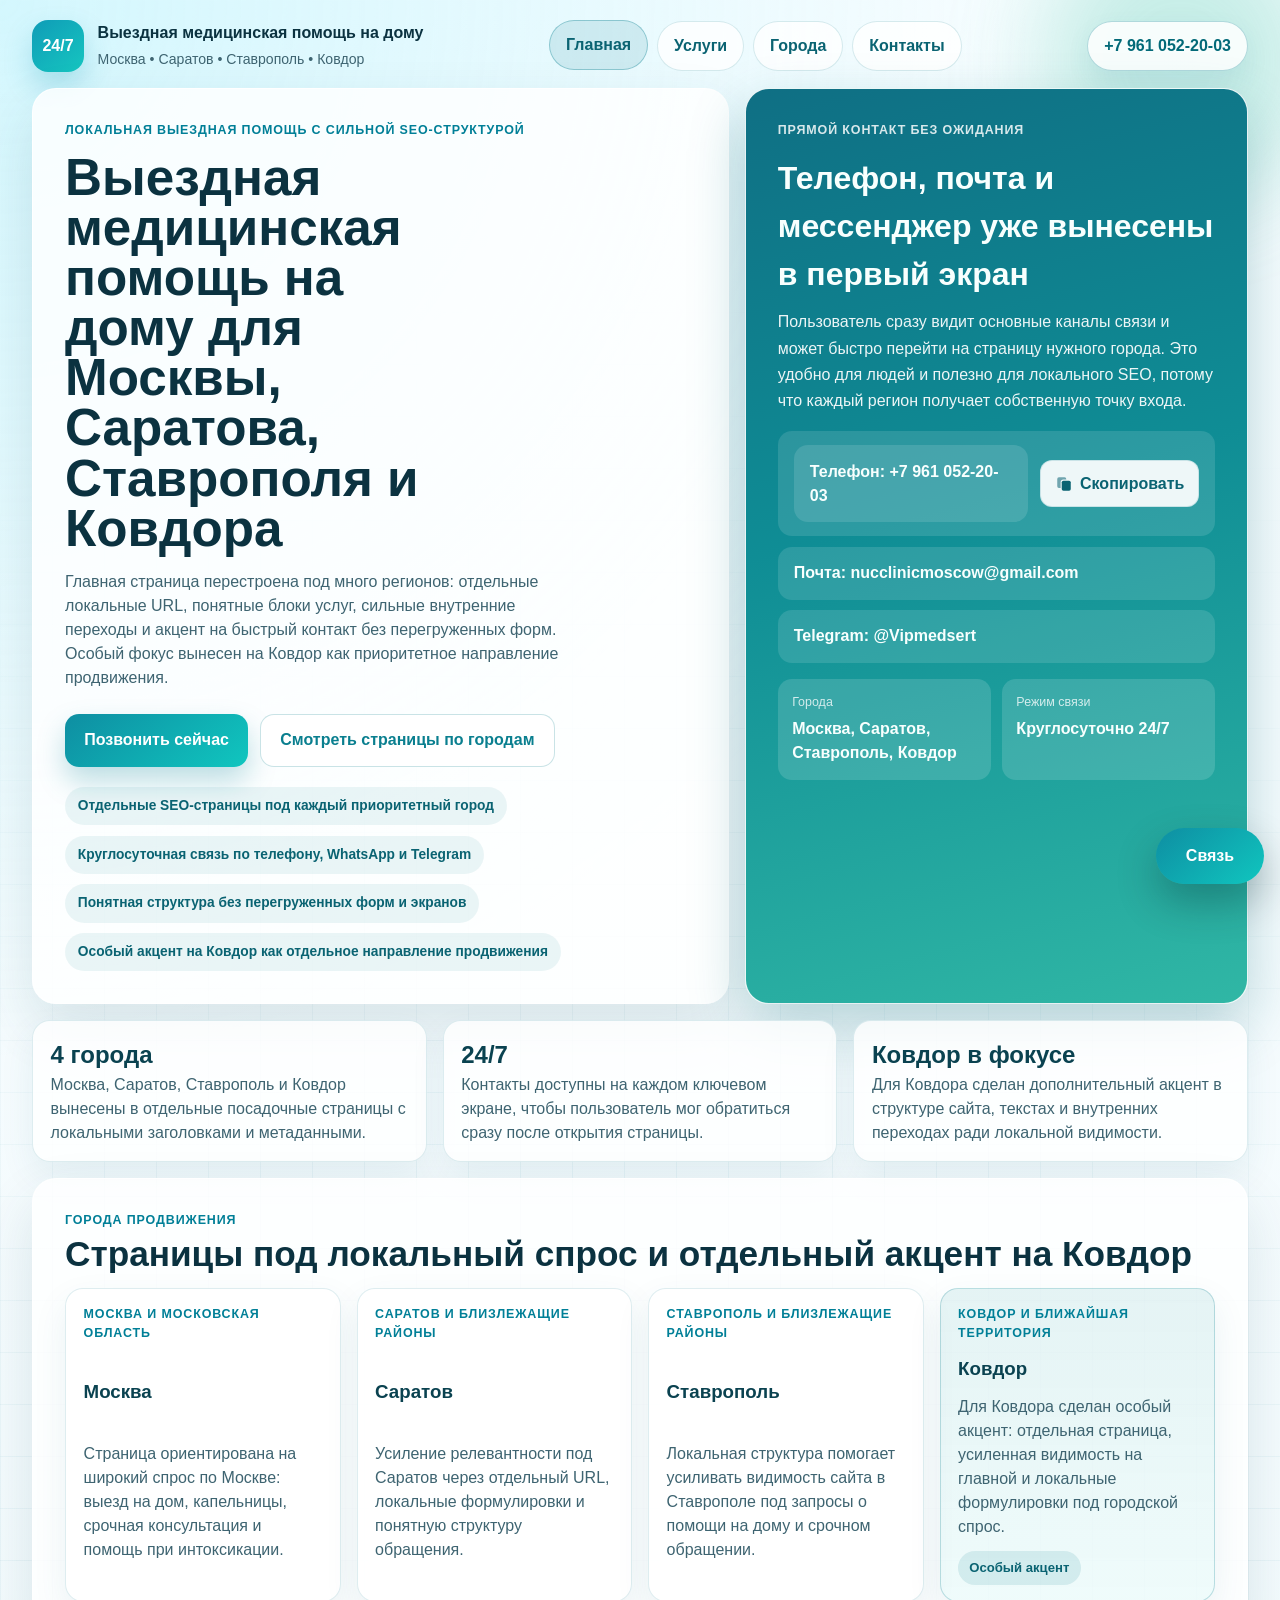
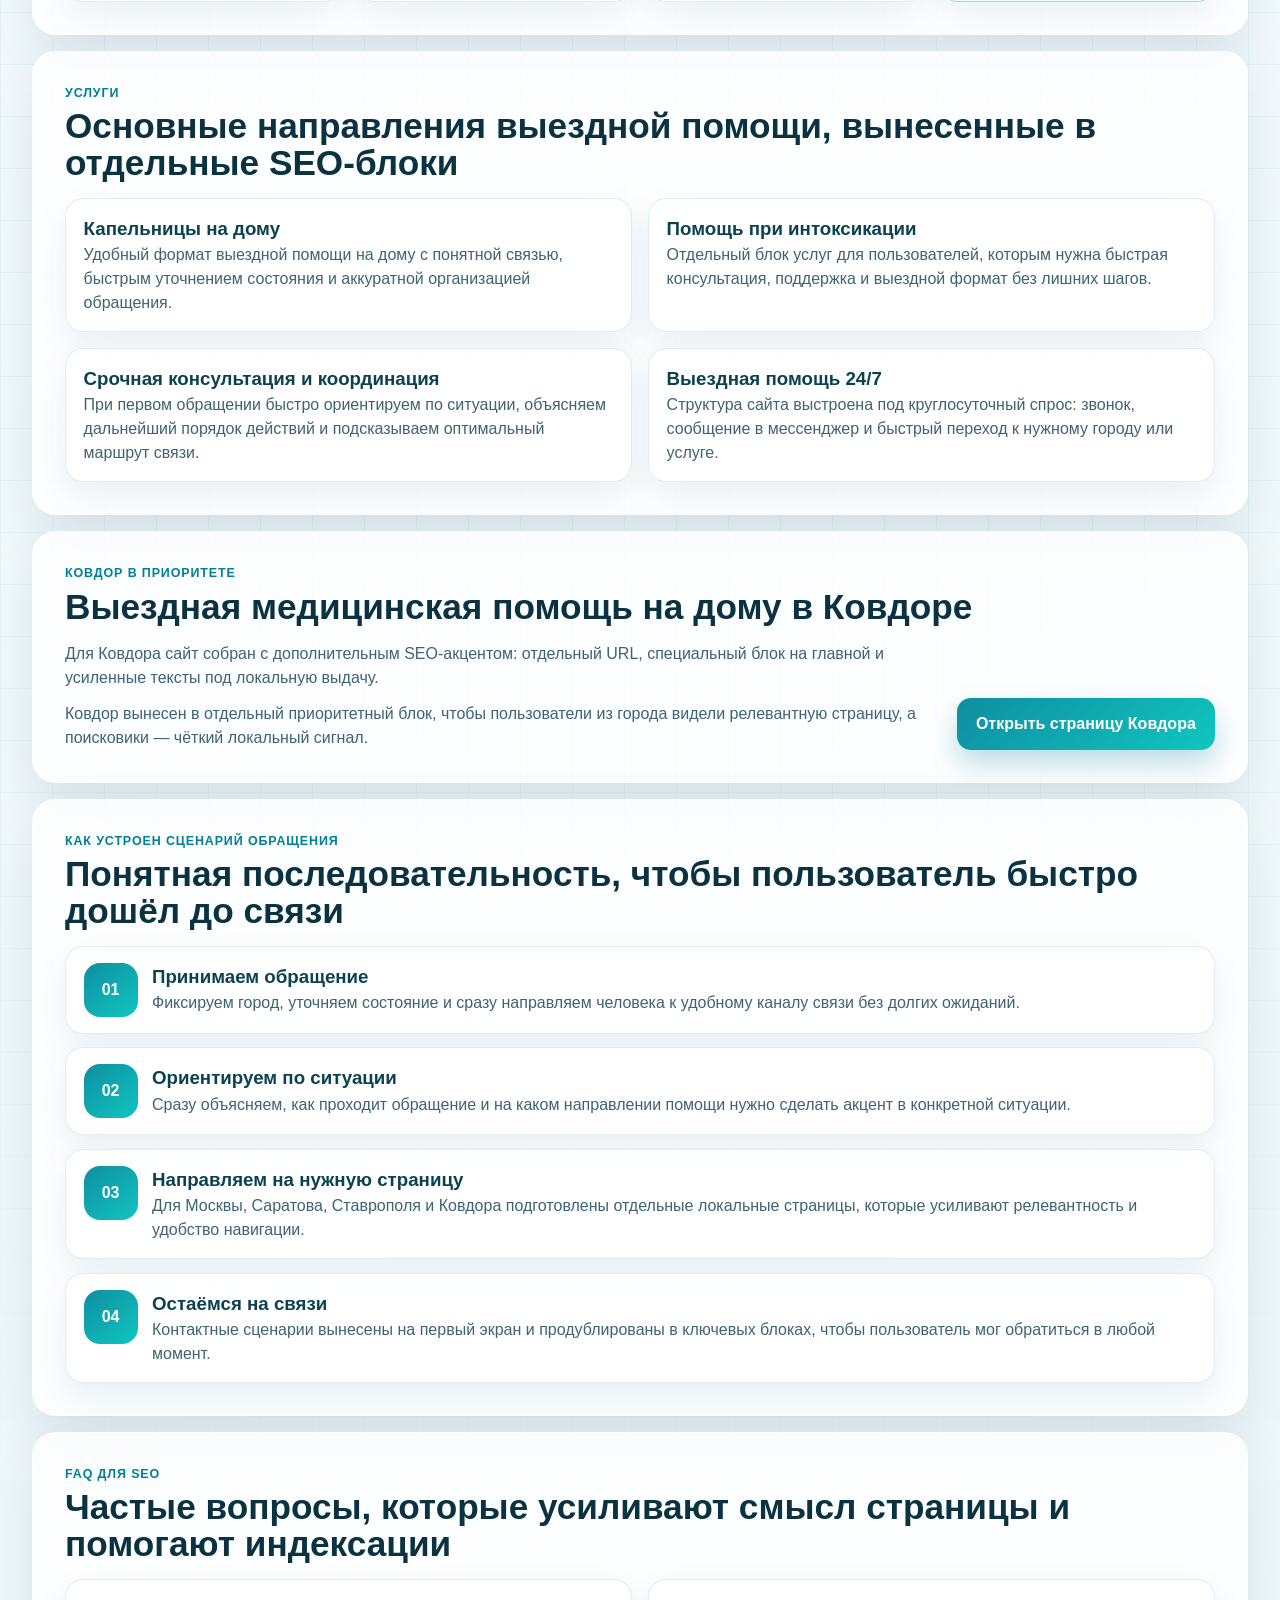
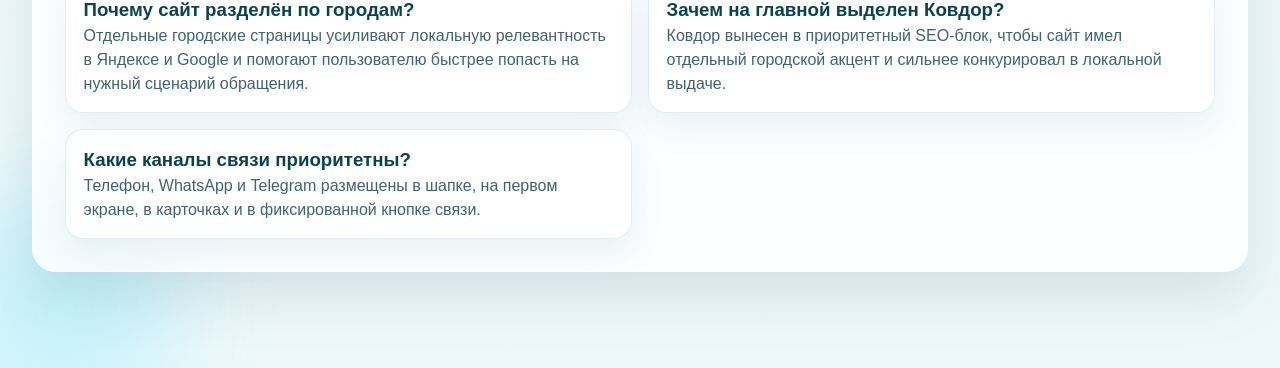
==== goroda/index.html @ 5c38f572 "Expand multi-city SEO structure" ====
<!doctype html>
<html lang="ru">
  <head>
    <meta charset="UTF-8" />
    <meta http-equiv="X-UA-Compatible" content="IE=edge" />
    <meta name="viewport" content="width=device-width, initial-scale=1.0" />
    <link rel="icon" type="image/svg+xml" href="/favicon.svg" />
    <link rel="canonical" href="https://vipmedmoscow.ru/goroda/" />
    <meta name="description" content="Отдельные локальные страницы по Москве, Саратову, Ставрополю и Ковдору. Структура создана для усиления видимости сайта в региональном поиске." />
    <meta name="keywords" content="города обслуживания, Москва, Саратов, Ставрополь, Ковдор, локальное SEO" />
    <meta name="robots" content="index,follow,max-image-preview:large" />
    <meta property="og:type" content="website" />
    <meta property="og:locale" content="ru_RU" />
    <meta property="og:url" content="https://vipmedmoscow.ru/goroda/" />
    <meta property="og:title" content="Города обслуживания | Москва, Саратов, Ставрополь, Ковдор" />
    <meta property="og:description" content="Отдельные локальные страницы по Москве, Саратову, Ставрополю и Ковдору. Структура создана для усиления видимости сайта в региональном поиске." />
    <meta name="theme-color" content="#0e8ea2" />
    <meta name="geo.placename" content="Россия" />
    <title>Города обслуживания | Москва, Саратов, Ставрополь, Ковдор</title>
    <script type="module" crossorigin src="/assets/main-B7rTkY_K.js"></script>
    <link rel="stylesheet" crossorigin href="/assets/main-xhsov-Eh.css">
  </head>
  <body>
    <div id="root"></div>
  </body>
</html>
---- assets/main-xhsov-Eh.css ----
:root{--text-main: #0b3240;--text-soft: #3e6471;--surface-main: rgba(255, 255, 255, .8);--surface-border: rgba(255, 255, 255, .88);--accent-main: #0e8ea2;--accent-secondary: #10c6bf;--shadow-soft: 0 24px 56px rgba(5, 65, 80, .12);font-family:Segoe UI,Noto Sans,Helvetica Neue,Arial,sans-serif;line-height:1.5;font-weight:400;font-synthesis:none;text-rendering:optimizeLegibility;-webkit-font-smoothing:antialiased;-moz-osx-font-smoothing:grayscale}*,*:before,*:after{box-sizing:border-box}html{scroll-behavior:smooth}html,body,#root{min-height:100%}body{margin:0;min-width:320px;color:var(--text-main);background:#eef8fb}body,button,a,input,textarea,select{-webkit-tap-highlight-color:transparent}img,svg{max-width:100%;display:block}a{color:inherit;text-decoration:none}button{font:inherit}h1,h2,h3,h4,p{overflow-wrap:anywhere}._header_1g4tw_1{position:relative;z-index:1;display:grid;grid-template-columns:auto 1fr auto;gap:1rem;align-items:center;margin-bottom:1rem;width:100%;max-width:1280px;margin-left:auto;margin-right:auto}._brand_1g4tw_15{display:flex;gap:.85rem;align-items:center}._badge_1g4tw_21{display:inline-grid;place-items:center;width:52px;height:52px;border-radius:16px;background:linear-gradient(140deg,#0f9cb7,#16c6c0);color:#fff;font-weight:700;box-shadow:0 14px 28px #0f9cb740}._title_1g4tw_33{margin:0;font-size:1rem;font-weight:700}._subtitle_1g4tw_39{margin:.25rem 0 0;color:var(--text-soft);font-size:.88rem}._nav_1g4tw_45{display:flex;flex-wrap:wrap;justify-content:center;gap:.55rem}._navLink_1g4tw_52,._navLinkActive_1g4tw_53{border:1px solid rgba(10,127,143,.16);background:#ffffffc7;color:#0a6372;padding:.72rem 1rem;border-radius:999px;font-weight:600;cursor:pointer;transition:transform .2s ease,border-color .2s ease,background .2s ease}._navLink_1g4tw_52:hover,._navLinkActive_1g4tw_53{transform:translateY(-1px);background:#0a7f8f1f;border-color:#0a7f8f57}._phone_1g4tw_71{display:inline-flex;align-items:center;justify-content:center;min-height:48px;padding:.75rem 1rem;border-radius:999px;background:#ffffffd9;border:1px solid rgba(10,133,147,.3);color:#036a78;font-weight:700;box-shadow:0 10px 25px #08688b14}@media(max-width:1080px){._header_1g4tw_1{grid-template-columns:1fr;align-items:start}._nav_1g4tw_45{justify-content:flex-start}}@media(max-width:640px){._phone_1g4tw_71{width:100%}}._fab_a4980_1{position:fixed;right:1rem;bottom:1rem;z-index:30;min-width:108px;min-height:56px;border:none;border-radius:999px;background:linear-gradient(140deg,#0e8ea2,#10c6bf);color:#fff;font-weight:700;box-shadow:0 18px 40px #0422284d;cursor:pointer;transition:transform .2s ease,box-shadow .2s ease}._fab_a4980_1:hover,._fabOpen_a4980_19{transform:translateY(-2px)}._menu_a4980_23{position:fixed;right:1rem;bottom:4.85rem;z-index:29;display:grid;gap:.65rem;opacity:0;pointer-events:none;transform:translateY(12px);transition:opacity .2s ease,transform .2s ease}._menuOpen_a4980_36{opacity:1;pointer-events:auto;transform:translateY(0)}._item_a4980_42{display:inline-flex;align-items:center;gap:.75rem;min-width:196px;padding:.85rem 1rem;border-radius:16px;background:#fffffff5;border:1px solid rgba(8,118,138,.16);color:#0a4250;box-shadow:0 14px 35px #075d6e29;font-weight:700}._icon_a4980_56{display:inline-grid;place-items:center;width:34px;height:34px;border-radius:10px;background:linear-gradient(140deg,#0e8ea2,#10c6bf);color:#fff}._icon_a4980_56 svg{width:18px;height:18px;display:block}@media(max-width:640px){._fab_a4980_1{right:1rem;left:1rem;min-width:0}._menu_a4980_23{right:1rem;left:1rem;bottom:5rem}._item_a4980_42{min-width:0}}._button_13tdo_1{display:inline-flex;align-items:center;gap:.45rem;min-height:40px;padding:.65rem .85rem;border:1px solid rgba(10,127,143,.16);border-radius:12px;background:#ffffffeb;color:#0a6372;font-weight:700;cursor:pointer;transition:transform .2s ease,border-color .2s ease,background .2s ease}._button_13tdo_1:hover{transform:translateY(-1px);border-color:#0a7f8f52}._buttonCopied_13tdo_21{background:#10c6bf1f;border-color:#10c6bf5c}._icon_13tdo_26{display:inline-grid;place-items:center;width:18px;height:18px}._icon_13tdo_26 svg{width:18px;height:18px;display:block}._page_1gvdo_1{display:grid;gap:1rem}._hero_1gvdo_6{display:grid;grid-template-columns:minmax(0,1.08fr) minmax(320px,.78fr);gap:1rem;align-items:stretch}._heroCopy_1gvdo_13,._heroCard_1gvdo_14,._sectionPanel_1gvdo_15{padding:clamp(1rem,2.6vw,2rem);border-radius:24px;background:#ffffffd1;border:1px solid rgba(255,255,255,.9);box-shadow:0 24px 56px #0541501f}._heroCard_1gvdo_14{background:linear-gradient(165deg,#0f6f84,#0f8d95 45%,#30b7a5);color:#f8fffe;box-shadow:0 24px 56px #0e6d7747}._eyebrow_1gvdo_29,._sectionLabel_1gvdo_30,._cityMeta_1gvdo_31,._cardBadge_1gvdo_32{margin:0;color:#007f97;font-weight:700;letter-spacing:.07em;text-transform:uppercase;font-size:.78rem}._cardBadge_1gvdo_32,._heroCard_1gvdo_14 ._cityMeta_1gvdo_31{color:#ffffffd6}._title_1gvdo_46{margin:.8rem 0 1rem;max-width:14ch;font-size:clamp(2.1rem,4vw,3.8rem);line-height:.98}._text_1gvdo_53,._featuredCopy_1gvdo_54 p,._infoCard_1gvdo_55 p,._stepCard_1gvdo_56 p,._faqCard_1gvdo_57 p,._cityCard_1gvdo_58 p,._statCard_1gvdo_59 p{margin:0;color:var(--text-soft)}._text_1gvdo_53{max-width:58ch;font-size:1rem}._actions_1gvdo_69{display:flex;flex-wrap:wrap;gap:.75rem;margin-top:1.5rem}._primaryLink_1gvdo_76,._secondaryLink_1gvdo_77,._featuredLink_1gvdo_78{display:inline-flex;align-items:center;justify-content:center;min-height:50px;padding:.85rem 1.2rem;border-radius:14px;font-weight:700;transition:transform .2s ease,box-shadow .2s ease}._primaryLink_1gvdo_76,._featuredLink_1gvdo_78{background:linear-gradient(140deg,#0e8ea2,#10c6bf);color:#fff;box-shadow:0 14px 28px #09819442}._secondaryLink_1gvdo_77{background:#fffffff0;border:1px solid rgba(10,127,143,.22);color:#0a7f8f}._primaryLink_1gvdo_76:hover,._secondaryLink_1gvdo_77:hover,._featuredLink_1gvdo_78:hover,._cityCard_1gvdo_58:hover{transform:translateY(-2px)}._reasonList_1gvdo_109{display:flex;flex-wrap:wrap;gap:.65rem;margin-top:1.25rem}._reasonBadge_1gvdo_116{padding:.55rem .8rem;border-radius:999px;background:#0a7f8f14;color:#0a6372;font-size:.86rem;font-weight:600}._cardTitle_1gvdo_125{margin:.9rem 0 .7rem;font-size:clamp(1.5rem,3vw,2rem)}._cardText_1gvdo_130{margin:0;line-height:1.65;color:#ffffffeb}._contactList_1gvdo_136{display:grid;gap:.65rem;margin-top:1rem}._contactRow_1gvdo_142,._contactList_1gvdo_136 a{display:block;padding:.9rem 1rem;border-radius:14px;background:#ffffff1f;color:inherit;font-weight:600}._contactRow_1gvdo_142{display:flex;align-items:center;justify-content:space-between;gap:.75rem}._metaGrid_1gvdo_159{display:grid;grid-template-columns:repeat(2,minmax(0,1fr));gap:.7rem;margin-top:1rem}._metaGrid_1gvdo_159 article{padding:.9rem;border-radius:14px;background:#ffffff24}._metaGrid_1gvdo_159 span{display:block;margin-bottom:.35rem;color:#ffffffc7;font-size:.78rem}._stats_1gvdo_179,._cityGrid_1gvdo_180,._serviceGrid_1gvdo_181,._faqGrid_1gvdo_182{display:grid;gap:1rem}._stats_1gvdo_179{grid-template-columns:repeat(3,minmax(0,1fr))}._cityGrid_1gvdo_180{grid-template-columns:repeat(4,minmax(0,1fr))}._serviceGrid_1gvdo_181,._faqGrid_1gvdo_182{grid-template-columns:repeat(2,minmax(0,1fr))}._statCard_1gvdo_59,._infoCard_1gvdo_55,._stepCard_1gvdo_56,._faqCard_1gvdo_57,._cityCard_1gvdo_58{padding:1rem 1.1rem;border-radius:18px;border:1px solid rgba(3,120,142,.13);background:#ffffffd1;box-shadow:0 14px 35px #075d6e14}._cityCard_1gvdo_58{display:grid;gap:.75rem;min-height:100%;transition:transform .2s ease,box-shadow .2s ease}._cityCardFeatured_1gvdo_219{background:linear-gradient(180deg,#0f8d951a,#10c6bf0f);border-color:#0a7f8f3d}._cityCard_1gvdo_58 h3,._infoCard_1gvdo_55 h3,._stepCard_1gvdo_56 h3,._statCard_1gvdo_59 h2,._faqCard_1gvdo_57 h3{margin:0;color:#0a4250}._sectionHeading_1gvdo_233{margin-bottom:1rem}._sectionHeading_1gvdo_233 h2{margin:.35rem 0 0;font-size:clamp(1.4rem,3vw,2.2rem);line-height:1.05}._featuredLayout_1gvdo_243{display:grid;grid-template-columns:minmax(0,1fr) auto;gap:1rem;align-items:end}._featuredCopy_1gvdo_54{display:grid;gap:.75rem}._featuredTag_1gvdo_255{display:inline-flex;width:fit-content;padding:.45rem .7rem;border-radius:999px;background:#0a7f8f1f;color:#0a6372;font-size:.82rem;font-weight:700}._steps_1gvdo_266{display:grid;gap:.85rem}._stepCard_1gvdo_56{display:grid;grid-template-columns:54px 1fr;gap:.9rem;align-items:start}._stepIndex_1gvdo_278{display:inline-grid;place-items:center;width:54px;height:54px;border-radius:16px;background:linear-gradient(140deg,#0e8ea2,#10c6bf);color:#fff;font-weight:700}@media(max-width:1180px){._cityGrid_1gvdo_180{grid-template-columns:repeat(2,minmax(0,1fr))}}@media(max-width:980px){._hero_1gvdo_6,._stats_1gvdo_179,._serviceGrid_1gvdo_181,._faqGrid_1gvdo_182,._featuredLayout_1gvdo_243{grid-template-columns:1fr}}@media(max-width:640px){._heroCopy_1gvdo_13,._heroCard_1gvdo_14,._sectionPanel_1gvdo_15{padding:1rem}._title_1gvdo_46{max-width:none;font-size:clamp(2rem,10vw,3rem)}._text_1gvdo_53{max-width:none}._cityGrid_1gvdo_180,._metaGrid_1gvdo_159,._stats_1gvdo_179,._serviceGrid_1gvdo_181,._faqGrid_1gvdo_182{grid-template-columns:1fr}._contactRow_1gvdo_142{flex-direction:column;align-items:stretch}._stepCard_1gvdo_56{grid-template-columns:48px 1fr}._stepIndex_1gvdo_278{width:48px;height:48px}}._page_guavb_1{display:grid;gap:1rem}._intro_guavb_6,._panel_guavb_7{padding:clamp(1rem,2.6vw,2rem);border-radius:24px;background:#ffffffd1;border:1px solid rgba(255,255,255,.9);box-shadow:0 24px 56px #0541501f}._eyebrow_guavb_15{margin:0;color:#007f97;font-weight:700;letter-spacing:.07em;text-transform:uppercase;font-size:.78rem}._intro_guavb_6 h1,._sectionHeading_guavb_25 h2,._featuredRow_guavb_26 h2{margin:.5rem 0 0;font-size:clamp(1.7rem,4vw,3rem);line-height:1.04}._intro_guavb_6 p:last-child,._card_guavb_33 p,._step_guavb_34 p,._cityCard_guavb_35 p,._featuredText_guavb_36,._faqCard_guavb_37 p{margin:1rem 0 0;color:var(--text-soft)}._cardGrid_guavb_42,._cityGrid_guavb_43,._faqGrid_guavb_44{display:grid;gap:1rem}._cardGrid_guavb_42,._faqGrid_guavb_44{grid-template-columns:repeat(2,minmax(0,1fr))}._cityGrid_guavb_43{grid-template-columns:repeat(4,minmax(0,1fr))}._card_guavb_33,._step_guavb_34,._cityCard_guavb_35,._faqCard_guavb_37{padding:1rem 1.1rem;border-radius:18px;border:1px solid rgba(3,120,142,.13);background:#ffffffdb;box-shadow:0 14px 35px #075d6e14}._card_guavb_33 h2,._step_guavb_34 h3,._faqCard_guavb_37 h3,._cityCard_guavb_35 strong{color:#0a4250}._card_guavb_33 h2,._step_guavb_34 h3,._faqCard_guavb_37 h3{margin:0}._cityCard_guavb_35{display:grid;gap:.65rem;transition:transform .2s ease}._cityCard_guavb_35:hover{transform:translateY(-2px)}._cityCard_guavb_35 span{color:#007f97;font-size:.78rem;font-weight:700;text-transform:uppercase;letter-spacing:.07em}._cityCardFeatured_guavb_100{background:linear-gradient(180deg,#0f8d951a,#10c6bf0f);border-color:#0a7f8f3d}._sectionHeading_guavb_25{margin-bottom:1rem}._steps_guavb_109{display:grid;gap:.85rem}._step_guavb_34{display:grid;grid-template-columns:54px 1fr;gap:.9rem;align-items:start}._stepIndex_guavb_121{display:inline-grid;place-items:center;width:54px;height:54px;border-radius:16px;background:linear-gradient(140deg,#0e8ea2,#10c6bf);color:#fff;font-weight:700}._featuredRow_guavb_26{display:grid;grid-template-columns:minmax(0,1fr) auto;gap:1rem;align-items:end}._link_guavb_139{display:inline-flex;align-items:center;justify-content:center;min-height:50px;padding:.85rem 1.2rem;border-radius:14px;background:linear-gradient(140deg,#0e8ea2,#10c6bf);color:#fff;font-weight:700;box-shadow:0 14px 28px #09819442}@media(max-width:1180px){._cityGrid_guavb_43{grid-template-columns:repeat(2,minmax(0,1fr))}}@media(max-width:980px){._cardGrid_guavb_42,._faqGrid_guavb_44,._featuredRow_guavb_26{grid-template-columns:1fr}}@media(max-width:640px){._intro_guavb_6,._panel_guavb_7{padding:1rem}._cityGrid_guavb_43{grid-template-columns:1fr}._step_guavb_34{grid-template-columns:48px 1fr}._stepIndex_guavb_121{width:48px;height:48px}}._page_1yh4k_1{display:grid;gap:1rem}._intro_1yh4k_6,._featuredPanel_1yh4k_7,._faqPanel_1yh4k_8{padding:clamp(1rem,2.6vw,2rem);border-radius:24px;background:#ffffffd1;border:1px solid rgba(255,255,255,.9);box-shadow:0 24px 56px #0541501f}._eyebrow_1yh4k_16,._meta_1yh4k_17{margin:0;color:#007f97;font-weight:700;letter-spacing:.07em;text-transform:uppercase;font-size:.78rem}._intro_1yh4k_6 h1,._sectionHeading_1yh4k_27 h2,._featuredPanel_1yh4k_7 h2{margin:.5rem 0 0;font-size:clamp(1.75rem,4vw,3rem);line-height:1.04}._intro_1yh4k_6 p:last-child,._featuredPanel_1yh4k_7 p,._card_1yh4k_36 p,._faqCard_1yh4k_37 p{margin:1rem 0 0;color:var(--text-soft)}._grid_1yh4k_42,._faqGrid_1yh4k_43{display:grid;gap:1rem}._grid_1yh4k_42{grid-template-columns:repeat(2,minmax(0,1fr))}._faqGrid_1yh4k_43{grid-template-columns:repeat(3,minmax(0,1fr))}._card_1yh4k_36,._faqCard_1yh4k_37{display:grid;gap:.75rem;padding:1rem 1.1rem;border-radius:18px;border:1px solid rgba(3,120,142,.13);background:#ffffffdb;box-shadow:0 14px 35px #075d6e14;transition:transform .2s ease}._card_1yh4k_36:hover{transform:translateY(-2px)}._cardFeatured_1yh4k_72{background:linear-gradient(180deg,#0f8d951a,#10c6bf0f);border-color:#0a7f8f3d}._card_1yh4k_36 h2,._faqCard_1yh4k_37 h3{margin:0;color:#0a4250}._badge_1yh4k_83{display:inline-flex;width:fit-content;padding:.45rem .7rem;border-radius:999px;background:#0a7f8f1f;color:#0a6372;font-size:.82rem;font-weight:700}._featuredPanel_1yh4k_7{display:grid;grid-template-columns:minmax(0,1fr) auto;gap:1rem;align-items:end}._link_1yh4k_101{display:inline-flex;align-items:center;justify-content:center;min-height:50px;padding:.85rem 1.2rem;border-radius:14px;background:linear-gradient(140deg,#0e8ea2,#10c6bf);color:#fff;font-weight:700;box-shadow:0 14px 28px #09819442}._sectionHeading_1yh4k_27{margin-bottom:1rem}@media(max-width:980px){._grid_1yh4k_42,._faqGrid_1yh4k_43,._featuredPanel_1yh4k_7{grid-template-columns:1fr}}@media(max-width:640px){._intro_1yh4k_6,._featuredPanel_1yh4k_7,._faqPanel_1yh4k_8{padding:1rem}}._page_igmlf_1{display:grid;gap:1rem}._hero_igmlf_6{display:grid;grid-template-columns:minmax(0,1fr) minmax(320px,.9fr);gap:1rem}._heroCopy_igmlf_12,._heroAside_igmlf_13,._panel_igmlf_14{padding:clamp(1rem,2.6vw,2rem);border-radius:24px;background:#ffffffd1;border:1px solid rgba(255,255,255,.9);box-shadow:0 24px 56px #0541501f}._eyebrow_igmlf_22{margin:0;color:#007f97;font-weight:700;letter-spacing:.07em;text-transform:uppercase;font-size:.78rem}._heroCopy_igmlf_12 h1,._sectionHeading_igmlf_32 h2{margin:.55rem 0 0;font-size:clamp(1.8rem,4vw,3rem);line-height:1.03}._heroCopy_igmlf_12 p,._card_igmlf_39 p,._step_igmlf_40 p,._highlightCard_igmlf_41 p,._faqCard_igmlf_42 p{margin:1rem 0 0;color:var(--text-soft)}._keywordBox_igmlf_47{display:grid;gap:.35rem;margin-top:1.1rem;padding:.95rem 1rem;border-radius:16px;background:#0a7f8f14;border:1px solid rgba(10,127,143,.12)}._keywordBox_igmlf_47 span{color:#0a6372;font-size:.84rem;font-weight:700}._highlightGrid_igmlf_63,._cardGrid_igmlf_64,._faqGrid_igmlf_65{display:grid;gap:1rem}._highlightGrid_igmlf_63{grid-template-columns:1fr}._cardGrid_igmlf_64,._faqGrid_igmlf_65{grid-template-columns:repeat(3,minmax(0,1fr))}._highlightCard_igmlf_41,._card_igmlf_39,._step_igmlf_40,._faqCard_igmlf_42{padding:1rem 1.1rem;border-radius:18px;border:1px solid rgba(3,120,142,.13);background:#ffffffdb;box-shadow:0 14px 35px #075d6e14}._highlightCard_igmlf_41 h2,._card_igmlf_39 h3,._step_igmlf_40 h3,._faqCard_igmlf_42 h3{margin:0;color:#0a4250}._sectionHeading_igmlf_32{margin-bottom:1rem}._steps_igmlf_102{display:grid;gap:.85rem}._step_igmlf_40{display:grid;grid-template-columns:54px 1fr;gap:.9rem;align-items:start}._stepIndex_igmlf_114{display:inline-grid;place-items:center;width:54px;height:54px;border-radius:16px;background:linear-gradient(140deg,#0e8ea2,#10c6bf);color:#fff;font-weight:700}@media(max-width:1080px){._hero_igmlf_6,._cardGrid_igmlf_64,._faqGrid_igmlf_65{grid-template-columns:1fr}}@media(max-width:640px){._heroCopy_igmlf_12,._heroAside_igmlf_13,._panel_igmlf_14{padding:1rem}._step_igmlf_40{grid-template-columns:48px 1fr}._stepIndex_igmlf_114{width:48px;height:48px}}._page_a3gkd_1{display:grid;gap:1rem}._grid_a3gkd_6{display:grid;grid-template-columns:repeat(2,minmax(0,1fr));gap:1rem}._panel_a3gkd_12{padding:clamp(1rem,2.6vw,2rem);border-radius:24px;background:#ffffffd1;border:1px solid rgba(255,255,255,.9);box-shadow:0 24px 56px #0541501f}._sectionHeading_a3gkd_20{margin-bottom:1rem}._eyebrow_a3gkd_24{margin:0;color:#007f97;font-weight:700;letter-spacing:.07em;text-transform:uppercase;font-size:.78rem}._sectionHeading_a3gkd_20 h1,._sectionHeading_a3gkd_20 h2{margin:.5rem 0 0;font-size:clamp(1.5rem,4vw,2.7rem);line-height:1.06}._contactStack_a3gkd_40,._cityList_a3gkd_41{display:grid;gap:.75rem}._contactRow_a3gkd_46,._cityItem_a3gkd_47{display:block;padding:1rem;border-radius:16px;border:1px solid rgba(8,118,138,.12);background:#f5fcffeb}._contactRowWithAction_a3gkd_55{display:flex;align-items:center;justify-content:space-between;gap:.75rem}._contactLink_a3gkd_62{display:block;min-width:0}._contactRow_a3gkd_46 span,._cityItem_a3gkd_47 span,._metrics_a3gkd_69 span{display:block;margin-bottom:.25rem;color:var(--text-soft);font-size:.84rem}._text_a3gkd_76{margin:0;max-width:56ch;color:var(--text-soft)}._cityItemFeatured_a3gkd_82{background:linear-gradient(180deg,#0f8d951a,#10c6bf0f);border-color:#0a7f8f3d}._metrics_a3gkd_69{display:grid;grid-template-columns:repeat(2,minmax(0,1fr));gap:.8rem;margin-top:1rem}._metrics_a3gkd_69 article{padding:1rem;border-radius:16px;background:#f5fcffeb;border:1px solid rgba(8,118,138,.12)}@media(max-width:900px){._grid_a3gkd_6,._metrics_a3gkd_69{grid-template-columns:1fr}}@media(max-width:640px){._panel_a3gkd_12{padding:1rem}._contactRowWithAction_a3gkd_55{flex-direction:column;align-items:stretch}}._page_1l351_1{position:relative;overflow:hidden;min-height:100vh;padding:1.25rem clamp(.9rem,3vw,2rem) 6rem;background:radial-gradient(circle at top left,rgba(126,232,250,.3),transparent 28%),linear-gradient(180deg,#f8fdff,#eef8fb)}._content_1l351_11{position:relative;z-index:1;display:grid;gap:1rem;width:100%;max-width:1280px;margin:0 auto}._gridOverlay_1l351_21{position:absolute;inset:0;background-image:linear-gradient(rgba(19,123,150,.06) 1px,transparent 1px),linear-gradient(90deg,rgba(19,123,150,.06) 1px,transparent 1px);background-size:52px 52px;-webkit-mask-image:radial-gradient(circle at center,black 30%,transparent 80%);mask-image:radial-gradient(circle at center,black 30%,transparent 80%);pointer-events:none}._orb_1l351_32{position:absolute;border-radius:50%;filter:blur(48px);opacity:.55;pointer-events:none;animation:_float_1l351_1 10s ease-in-out infinite}._orbOne_1l351_41{top:-80px;right:-40px;width:280px;height:280px;background:#50c9b08c}._orbTwo_1l351_49{bottom:-60px;left:-60px;width:240px;height:240px;background:#7ee8fa99;animation-delay:2s}@keyframes _float_1l351_1{0%,to{transform:translateY(0)}50%{transform:translateY(12px)}}@media(max-width:640px){._page_1l351_1{padding-bottom:7rem}}
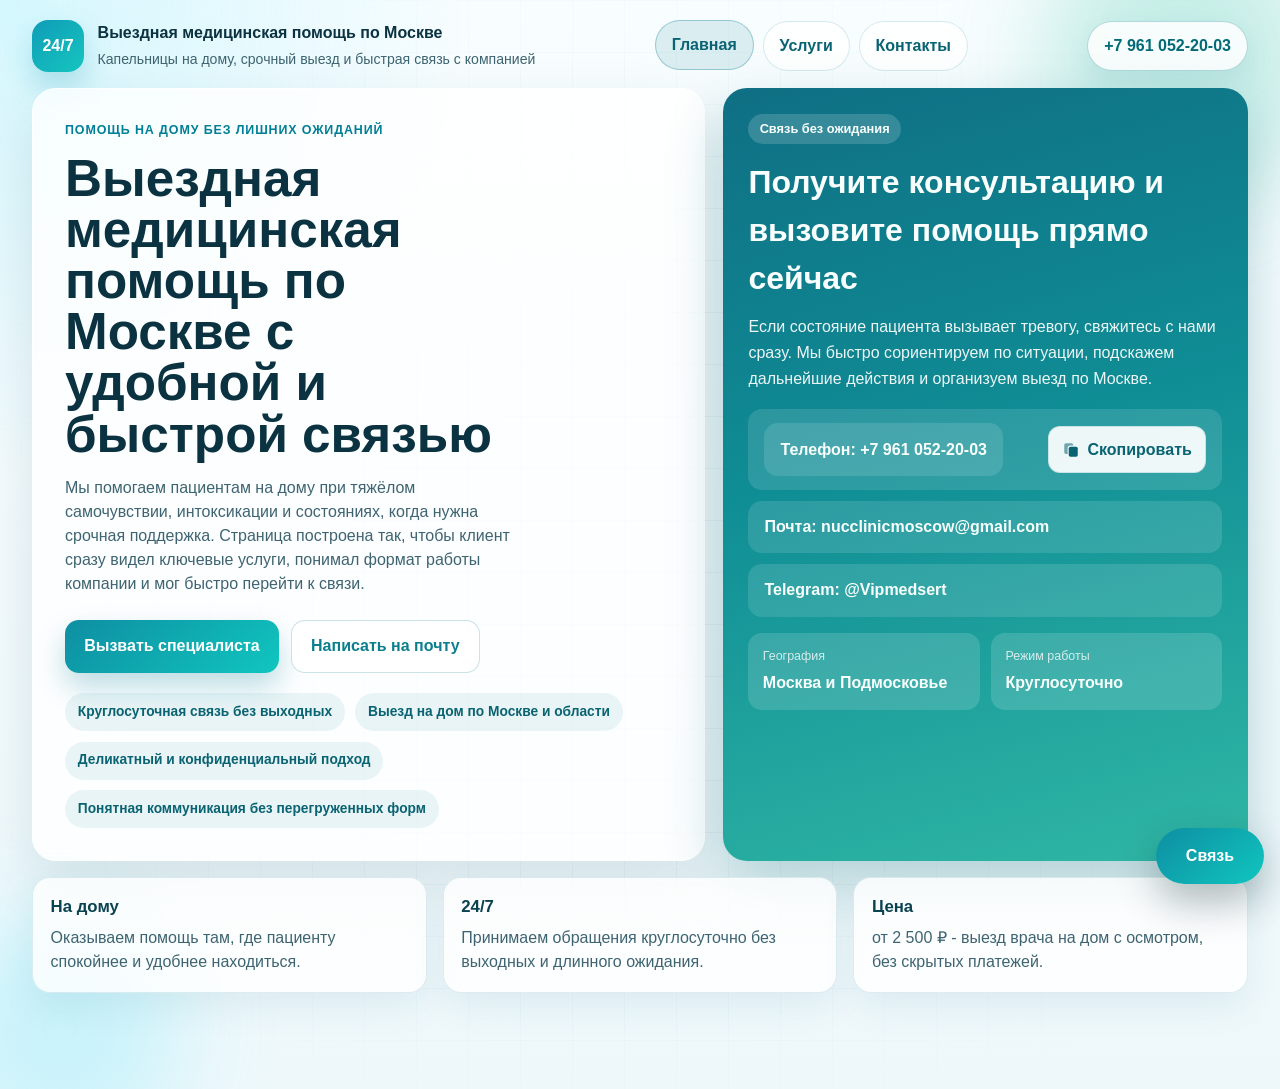
==== commit e43ae1d2: "Restore main site UI and keep city SEO pages" ====
--- a/goroda/index.html
+++ b/goroda/index.html
@@ -17,8 +17,8 @@
     <meta name="theme-color" content="#0e8ea2" />
     <meta name="geo.placename" content="Россия" />
     <title>Города обслуживания | Москва, Саратов, Ставрополь, Ковдор</title>
-    <script type="module" crossorigin src="/assets/main-B7rTkY_K.js"></script>
-    <link rel="stylesheet" crossorigin href="/assets/main-xhsov-Eh.css">
+    <script type="module" crossorigin src="/assets/main-Dl5tEClR.js"></script>
+    <link rel="stylesheet" crossorigin href="/assets/main-0jSmII9U.css">
   </head>
   <body>
     <div id="root"></div>
--- a/assets/main-0jSmII9U.css
+++ b/assets/main-0jSmII9U.css
@@ -0,0 +1 @@
+:root{--text-main: #0b3240;--text-soft: #3e6471;--surface-main: rgba(255, 255, 255, .8);--surface-border: rgba(255, 255, 255, .88);--accent-main: #0e8ea2;--accent-secondary: #10c6bf;--shadow-soft: 0 24px 56px rgba(5, 65, 80, .12);font-family:Segoe UI,Noto Sans,Helvetica Neue,Arial,sans-serif;line-height:1.5;font-weight:400;font-synthesis:none;text-rendering:optimizeLegibility;-webkit-font-smoothing:antialiased;-moz-osx-font-smoothing:grayscale}*,*:before,*:after{box-sizing:border-box}html{scroll-behavior:smooth}html,body,#root{min-height:100%}body{margin:0;min-width:320px;color:var(--text-main);background:#eef8fb}body,button,a,input,textarea,select{-webkit-tap-highlight-color:transparent}img,svg{max-width:100%;display:block}a{color:inherit;text-decoration:none}button{font:inherit}h1,h2,h3,h4,p{overflow-wrap:anywhere}._header_1g4tw_1{position:relative;z-index:1;display:grid;grid-template-columns:auto 1fr auto;gap:1rem;align-items:center;margin-bottom:1rem;width:100%;max-width:1280px;margin-left:auto;margin-right:auto}._brand_1g4tw_15{display:flex;gap:.85rem;align-items:center}._badge_1g4tw_21{display:inline-grid;place-items:center;width:52px;height:52px;border-radius:16px;background:linear-gradient(140deg,#0f9cb7,#16c6c0);color:#fff;font-weight:700;box-shadow:0 14px 28px #0f9cb740}._title_1g4tw_33{margin:0;font-size:1rem;font-weight:700}._subtitle_1g4tw_39{margin:.25rem 0 0;color:var(--text-soft);font-size:.88rem}._nav_1g4tw_45{display:flex;flex-wrap:wrap;justify-content:center;gap:.55rem}._navLink_1g4tw_52,._navLinkActive_1g4tw_53{border:1px solid rgba(10,127,143,.16);background:#ffffffc7;color:#0a6372;padding:.72rem 1rem;border-radius:999px;font-weight:600;cursor:pointer;transition:transform .2s ease,border-color .2s ease,background .2s ease}._navLink_1g4tw_52:hover,._navLinkActive_1g4tw_53{transform:translateY(-1px);background:#0a7f8f1f;border-color:#0a7f8f57}._phone_1g4tw_71{display:inline-flex;align-items:center;justify-content:center;min-height:48px;padding:.75rem 1rem;border-radius:999px;background:#ffffffd9;border:1px solid rgba(10,133,147,.3);color:#036a78;font-weight:700;box-shadow:0 10px 25px #08688b14}@media(max-width:1080px){._header_1g4tw_1{grid-template-columns:1fr;align-items:start}._nav_1g4tw_45{justify-content:flex-start}}@media(max-width:640px){._phone_1g4tw_71{width:100%}}._fab_a4980_1{position:fixed;right:1rem;bottom:1rem;z-index:30;min-width:108px;min-height:56px;border:none;border-radius:999px;background:linear-gradient(140deg,#0e8ea2,#10c6bf);color:#fff;font-weight:700;box-shadow:0 18px 40px #0422284d;cursor:pointer;transition:transform .2s ease,box-shadow .2s ease}._fab_a4980_1:hover,._fabOpen_a4980_19{transform:translateY(-2px)}._menu_a4980_23{position:fixed;right:1rem;bottom:4.85rem;z-index:29;display:grid;gap:.65rem;opacity:0;pointer-events:none;transform:translateY(12px);transition:opacity .2s ease,transform .2s ease}._menuOpen_a4980_36{opacity:1;pointer-events:auto;transform:translateY(0)}._item_a4980_42{display:inline-flex;align-items:center;gap:.75rem;min-width:196px;padding:.85rem 1rem;border-radius:16px;background:#fffffff5;border:1px solid rgba(8,118,138,.16);color:#0a4250;box-shadow:0 14px 35px #075d6e29;font-weight:700}._icon_a4980_56{display:inline-grid;place-items:center;width:34px;height:34px;border-radius:10px;background:linear-gradient(140deg,#0e8ea2,#10c6bf);color:#fff}._icon_a4980_56 svg{width:18px;height:18px;display:block}@media(max-width:640px){._fab_a4980_1{right:1rem;left:1rem;min-width:0}._menu_a4980_23{right:1rem;left:1rem;bottom:5rem}._item_a4980_42{min-width:0}}._button_13tdo_1{display:inline-flex;align-items:center;gap:.45rem;min-height:40px;padding:.65rem .85rem;border:1px solid rgba(10,127,143,.16);border-radius:12px;background:#ffffffeb;color:#0a6372;font-weight:700;cursor:pointer;transition:transform .2s ease,border-color .2s ease,background .2s ease}._button_13tdo_1:hover{transform:translateY(-1px);border-color:#0a7f8f52}._buttonCopied_13tdo_21{background:#10c6bf1f;border-color:#10c6bf5c}._icon_13tdo_26{display:inline-grid;place-items:center;width:18px;height:18px}._icon_13tdo_26 svg{width:18px;height:18px;display:block}._page_1gih0_1{display:grid;gap:1rem}._hero_1gih0_6{display:grid;grid-template-columns:minmax(0,1fr) minmax(360px,.78fr);gap:1.1rem;align-items:stretch}._heroCopy_1gih0_13,._panel_1gih0_14{padding:clamp(1rem,2.6vw,2rem);border-radius:24px;background:#fffc;border:1px solid rgba(255,255,255,.88);box-shadow:0 24px 56px #0541501f}._eyebrow_1gih0_22,._sectionLabel_1gih0_23{margin:0;color:#007f97;font-weight:700;letter-spacing:.07em;text-transform:uppercase;font-size:.78rem}._title_1gih0_32{margin:.8rem 0 1rem;max-width:15ch;font-size:clamp(2rem,4vw,3.55rem);line-height:1}._text_1gih0_39{margin:0;max-width:50ch;color:var(--text-soft);font-size:1rem}._actions_1gih0_46{display:flex;flex-wrap:wrap;gap:.75rem;margin-top:1.5rem}._primaryLink_1gih0_53,._secondaryLink_1gih0_54{display:inline-flex;align-items:center;justify-content:center;min-height:50px;padding:.85rem 1.2rem;border-radius:14px;font-weight:700;transition:transform .2s ease,box-shadow .2s ease}._primaryLink_1gih0_53{background:linear-gradient(140deg,#0e8ea2,#10c6bf);color:#fff;box-shadow:0 14px 28px #09819442}._secondaryLink_1gih0_54{background:#ffffffeb;border:1px solid rgba(10,127,143,.22);color:#0a7f8f}._primaryLink_1gih0_53:hover,._secondaryLink_1gih0_54:hover{transform:translateY(-2px)}._reasonList_1gih0_82{display:flex;flex-wrap:wrap;gap:.65rem;margin-top:1.25rem}._reasonBadge_1gih0_89{padding:.55rem .8rem;border-radius:999px;background:#0a7f8f14;color:#0a6372;font-size:.86rem;font-weight:600}._heroCard_1gih0_98{padding:clamp(1rem,2.6vw,1.6rem);border-radius:24px;background:linear-gradient(165deg,#0f6f84,#0f8d95 45%,#30b7a5);color:#f8fffe;box-shadow:0 24px 56px #0e6d7747;min-height:100%}._cardBadge_1gih0_107{display:inline-block;margin:0;padding:.35rem .7rem;border-radius:999px;background:#ffffff29;font-size:.8rem;font-weight:700}._cardTitle_1gih0_117{margin:.9rem 0 .7rem;font-size:clamp(1.4rem,3vw,2rem)}._cardText_1gih0_122{margin:0;line-height:1.65;color:#ffffffeb}._contactList_1gih0_128{display:grid;gap:.65rem;margin-top:1rem}._contactRow_1gih0_134,._contactList_1gih0_128 a{display:block;padding:.9rem 1rem;border-radius:14px;background:#ffffff1f;color:inherit;font-weight:600}._contactRow_1gih0_134{display:flex;align-items:center;justify-content:space-between;gap:.75rem}._contactRow_1gih0_134 a{min-width:0}._metaGrid_1gih0_155{display:grid;grid-template-columns:repeat(2,minmax(0,1fr));gap:.7rem;margin-top:1rem}._metaGrid_1gih0_155 article{padding:.9rem;border-radius:14px;background:#ffffff24}._metaGrid_1gih0_155 span{display:block;margin-bottom:.35rem;color:#ffffffc7;font-size:.78rem}._stats_1gih0_175,._grid_1gih0_176,._cardGrid_1gih0_177{display:grid;gap:1rem}._stats_1gih0_175{grid-template-columns:repeat(3,minmax(0,1fr))}._grid_1gih0_176,._cardGrid_1gih0_177{grid-template-columns:repeat(2,minmax(0,1fr))}._statCard_1gih0_194,._infoCard_1gih0_195,._stepCard_1gih0_196{padding:1rem 1.1rem;border-radius:18px;border:1px solid rgba(3,120,142,.13);background:#ffffffd1;box-shadow:0 14px 35px #075d6e14}._statCard_1gih0_194{min-height:116px}._statCard_1gih0_194 h3,._infoCard_1gih0_195 h3,._stepCard_1gih0_196 h3{margin:0;font-size:1.05rem;color:#0a4250}._statCard_1gih0_194 p,._infoCard_1gih0_195 p,._stepCard_1gih0_196 p{margin:.4rem 0 0;color:var(--text-soft)}._sectionHeading_1gih0_223{margin-bottom:1rem}._sectionHeading_1gih0_223 h2{margin:.35rem 0 0;font-size:clamp(1.35rem,3vw,2.05rem);line-height:1.08}._steps_1gih0_233{display:grid;gap:.85rem}._stepCard_1gih0_196{display:grid;grid-template-columns:54px 1fr;gap:.9rem;align-items:start}._stepIndex_1gih0_245{display:inline-grid;place-items:center;width:54px;height:54px;border-radius:16px;background:linear-gradient(140deg,#0e8ea2,#10c6bf);color:#fff;font-weight:700}@media(max-width:1100px){._hero_1gih0_6{grid-template-columns:minmax(0,1fr) minmax(320px,.82fr)}._title_1gih0_32{max-width:12ch;font-size:clamp(1.9rem,4.8vw,3.1rem)}}@media(max-width:980px){._hero_1gih0_6,._stats_1gih0_175,._grid_1gih0_176,._cardGrid_1gih0_177{grid-template-columns:1fr}}@media(max-width:640px){._heroCopy_1gih0_13,._panel_1gih0_14,._heroCard_1gih0_98{padding:1rem}._title_1gih0_32{max-width:none;font-size:clamp(1.9rem,10vw,2.7rem)}._text_1gih0_39{max-width:none}._metaGrid_1gih0_155{grid-template-columns:1fr}._contactRow_1gih0_134{flex-direction:column;align-items:stretch}._stepCard_1gih0_196{grid-template-columns:48px 1fr}._stepIndex_1gih0_245{width:48px;height:48px}}._page_1ae1f_1{display:grid;gap:1rem}._intro_1ae1f_6,._panel_1ae1f_7{padding:clamp(1rem,2.6vw,2rem);border-radius:24px;background:#fffc;border:1px solid rgba(255,255,255,.88);box-shadow:0 24px 56px #0541501f}._eyebrow_1ae1f_15{margin:0;color:#007f97;font-weight:700;letter-spacing:.07em;text-transform:uppercase;font-size:.78rem}._intro_1ae1f_6 h1,._sectionHeading_1ae1f_25 h2{margin:.5rem 0 0;font-size:clamp(1.7rem,4vw,3rem);line-height:1.04}._intro_1ae1f_6 p:last-child{margin:1rem 0 0;max-width:58ch;color:var(--text-soft)}._cardGrid_1ae1f_37{display:grid;grid-template-columns:repeat(2,minmax(0,1fr));gap:1rem}._card_1ae1f_37,._step_1ae1f_44{padding:1rem 1.1rem;border-radius:18px;border:1px solid rgba(3,120,142,.13);background:#ffffffd1;box-shadow:0 14px 35px #075d6e14}._card_1ae1f_37 h2,._step_1ae1f_44 h3{margin:0;font-size:1.08rem;color:#0a4250}._card_1ae1f_37 p,._step_1ae1f_44 p{margin:.45rem 0 0;color:var(--text-soft)}._sectionHeading_1ae1f_25{margin-bottom:1rem}._steps_1ae1f_69{display:grid;gap:.85rem}._step_1ae1f_44{display:grid;grid-template-columns:54px 1fr;gap:.9rem;align-items:start}._stepIndex_1ae1f_81{display:inline-grid;place-items:center;width:54px;height:54px;border-radius:16px;background:linear-gradient(140deg,#0e8ea2,#10c6bf);color:#fff;font-weight:700}@media(max-width:900px){._cardGrid_1ae1f_37{grid-template-columns:1fr}}@media(max-width:640px){._intro_1ae1f_6,._panel_1ae1f_7{padding:1rem}._step_1ae1f_44{grid-template-columns:48px 1fr}._stepIndex_1ae1f_81{width:48px;height:48px}}._page_1yh4k_1{display:grid;gap:1rem}._intro_1yh4k_6,._featuredPanel_1yh4k_7,._faqPanel_1yh4k_8{padding:clamp(1rem,2.6vw,2rem);border-radius:24px;background:#ffffffd1;border:1px solid rgba(255,255,255,.9);box-shadow:0 24px 56px #0541501f}._eyebrow_1yh4k_16,._meta_1yh4k_17{margin:0;color:#007f97;font-weight:700;letter-spacing:.07em;text-transform:uppercase;font-size:.78rem}._intro_1yh4k_6 h1,._sectionHeading_1yh4k_27 h2,._featuredPanel_1yh4k_7 h2{margin:.5rem 0 0;font-size:clamp(1.75rem,4vw,3rem);line-height:1.04}._intro_1yh4k_6 p:last-child,._featuredPanel_1yh4k_7 p,._card_1yh4k_36 p,._faqCard_1yh4k_37 p{margin:1rem 0 0;color:var(--text-soft)}._grid_1yh4k_42,._faqGrid_1yh4k_43{display:grid;gap:1rem}._grid_1yh4k_42{grid-template-columns:repeat(2,minmax(0,1fr))}._faqGrid_1yh4k_43{grid-template-columns:repeat(3,minmax(0,1fr))}._card_1yh4k_36,._faqCard_1yh4k_37{display:grid;gap:.75rem;padding:1rem 1.1rem;border-radius:18px;border:1px solid rgba(3,120,142,.13);background:#ffffffdb;box-shadow:0 14px 35px #075d6e14;transition:transform .2s ease}._card_1yh4k_36:hover{transform:translateY(-2px)}._cardFeatured_1yh4k_72{background:linear-gradient(180deg,#0f8d951a,#10c6bf0f);border-color:#0a7f8f3d}._card_1yh4k_36 h2,._faqCard_1yh4k_37 h3{margin:0;color:#0a4250}._badge_1yh4k_83{display:inline-flex;width:fit-content;padding:.45rem .7rem;border-radius:999px;background:#0a7f8f1f;color:#0a6372;font-size:.82rem;font-weight:700}._featuredPanel_1yh4k_7{display:grid;grid-template-columns:minmax(0,1fr) auto;gap:1rem;align-items:end}._link_1yh4k_101{display:inline-flex;align-items:center;justify-content:center;min-height:50px;padding:.85rem 1.2rem;border-radius:14px;background:linear-gradient(140deg,#0e8ea2,#10c6bf);color:#fff;font-weight:700;box-shadow:0 14px 28px #09819442}._sectionHeading_1yh4k_27{margin-bottom:1rem}@media(max-width:980px){._grid_1yh4k_42,._faqGrid_1yh4k_43,._featuredPanel_1yh4k_7{grid-template-columns:1fr}}@media(max-width:640px){._intro_1yh4k_6,._featuredPanel_1yh4k_7,._faqPanel_1yh4k_8{padding:1rem}}._page_igmlf_1{display:grid;gap:1rem}._hero_igmlf_6{display:grid;grid-template-columns:minmax(0,1fr) minmax(320px,.9fr);gap:1rem}._heroCopy_igmlf_12,._heroAside_igmlf_13,._panel_igmlf_14{padding:clamp(1rem,2.6vw,2rem);border-radius:24px;background:#ffffffd1;border:1px solid rgba(255,255,255,.9);box-shadow:0 24px 56px #0541501f}._eyebrow_igmlf_22{margin:0;color:#007f97;font-weight:700;letter-spacing:.07em;text-transform:uppercase;font-size:.78rem}._heroCopy_igmlf_12 h1,._sectionHeading_igmlf_32 h2{margin:.55rem 0 0;font-size:clamp(1.8rem,4vw,3rem);line-height:1.03}._heroCopy_igmlf_12 p,._card_igmlf_39 p,._step_igmlf_40 p,._highlightCard_igmlf_41 p,._faqCard_igmlf_42 p{margin:1rem 0 0;color:var(--text-soft)}._keywordBox_igmlf_47{display:grid;gap:.35rem;margin-top:1.1rem;padding:.95rem 1rem;border-radius:16px;background:#0a7f8f14;border:1px solid rgba(10,127,143,.12)}._keywordBox_igmlf_47 span{color:#0a6372;font-size:.84rem;font-weight:700}._highlightGrid_igmlf_63,._cardGrid_igmlf_64,._faqGrid_igmlf_65{display:grid;gap:1rem}._highlightGrid_igmlf_63{grid-template-columns:1fr}._cardGrid_igmlf_64,._faqGrid_igmlf_65{grid-template-columns:repeat(3,minmax(0,1fr))}._highlightCard_igmlf_41,._card_igmlf_39,._step_igmlf_40,._faqCard_igmlf_42{padding:1rem 1.1rem;border-radius:18px;border:1px solid rgba(3,120,142,.13);background:#ffffffdb;box-shadow:0 14px 35px #075d6e14}._highlightCard_igmlf_41 h2,._card_igmlf_39 h3,._step_igmlf_40 h3,._faqCard_igmlf_42 h3{margin:0;color:#0a4250}._sectionHeading_igmlf_32{margin-bottom:1rem}._steps_igmlf_102{display:grid;gap:.85rem}._step_igmlf_40{display:grid;grid-template-columns:54px 1fr;gap:.9rem;align-items:start}._stepIndex_igmlf_114{display:inline-grid;place-items:center;width:54px;height:54px;border-radius:16px;background:linear-gradient(140deg,#0e8ea2,#10c6bf);color:#fff;font-weight:700}@media(max-width:1080px){._hero_igmlf_6,._cardGrid_igmlf_64,._faqGrid_igmlf_65{grid-template-columns:1fr}}@media(max-width:640px){._heroCopy_igmlf_12,._heroAside_igmlf_13,._panel_igmlf_14{padding:1rem}._step_igmlf_40{grid-template-columns:48px 1fr}._stepIndex_igmlf_114{width:48px;height:48px}}._page_1a2tt_1{display:grid;gap:1rem}._grid_1a2tt_6{display:grid;grid-template-columns:repeat(2,minmax(0,1fr));gap:1rem}._panel_1a2tt_12{padding:clamp(1rem,2.6vw,2rem);border-radius:24px;background:#fffc;border:1px solid rgba(255,255,255,.88);box-shadow:0 24px 56px #0541501f}._sectionHeading_1a2tt_20{margin-bottom:1rem}._eyebrow_1a2tt_24{margin:0;color:#007f97;font-weight:700;letter-spacing:.07em;text-transform:uppercase;font-size:.78rem}._sectionHeading_1a2tt_20 h1,._sectionHeading_1a2tt_20 h2{margin:.5rem 0 0;font-size:clamp(1.5rem,4vw,2.7rem);line-height:1.06}._contactStack_1a2tt_40{display:grid;gap:.75rem}._contactRow_1a2tt_45{display:block;padding:1rem;border-radius:16px;border:1px solid rgba(8,118,138,.12);background:#f5fcffe6}._contactRowWithAction_1a2tt_53{display:flex;align-items:center;justify-content:space-between;gap:.75rem}._contactLink_1a2tt_60{display:block;min-width:0}._contactRow_1a2tt_45 span{display:block;margin-bottom:.25rem;color:var(--text-soft);font-size:.84rem}._text_1a2tt_72{margin:0;max-width:56ch;color:var(--text-soft)}._metrics_1a2tt_78{display:grid;grid-template-columns:repeat(2,minmax(0,1fr));gap:.8rem;margin-top:1rem}._metrics_1a2tt_78 article{padding:1rem;border-radius:16px;background:#f5fcffe6;border:1px solid rgba(8,118,138,.12)}._metrics_1a2tt_78 span{display:block;margin-bottom:.3rem;color:var(--text-soft);font-size:.84rem}@media(max-width:900px){._grid_1a2tt_6,._metrics_1a2tt_78{grid-template-columns:1fr}}@media(max-width:640px){._panel_1a2tt_12{padding:1rem}._contactRowWithAction_1a2tt_53{flex-direction:column;align-items:stretch}}._page_1l351_1{position:relative;overflow:hidden;min-height:100vh;padding:1.25rem clamp(.9rem,3vw,2rem) 6rem;background:radial-gradient(circle at top left,rgba(126,232,250,.3),transparent 28%),linear-gradient(180deg,#f8fdff,#eef8fb)}._content_1l351_11{position:relative;z-index:1;display:grid;gap:1rem;width:100%;max-width:1280px;margin:0 auto}._gridOverlay_1l351_21{position:absolute;inset:0;background-image:linear-gradient(rgba(19,123,150,.06) 1px,transparent 1px),linear-gradient(90deg,rgba(19,123,150,.06) 1px,transparent 1px);background-size:52px 52px;-webkit-mask-image:radial-gradient(circle at center,black 30%,transparent 80%);mask-image:radial-gradient(circle at center,black 30%,transparent 80%);pointer-events:none}._orb_1l351_32{position:absolute;border-radius:50%;filter:blur(48px);opacity:.55;pointer-events:none;animation:_float_1l351_1 10s ease-in-out infinite}._orbOne_1l351_41{top:-80px;right:-40px;width:280px;height:280px;background:#50c9b08c}._orbTwo_1l351_49{bottom:-60px;left:-60px;width:240px;height:240px;background:#7ee8fa99;animation-delay:2s}@keyframes _float_1l351_1{0%,to{transform:translateY(0)}50%{transform:translateY(12px)}}@media(max-width:640px){._page_1l351_1{padding-bottom:7rem}}
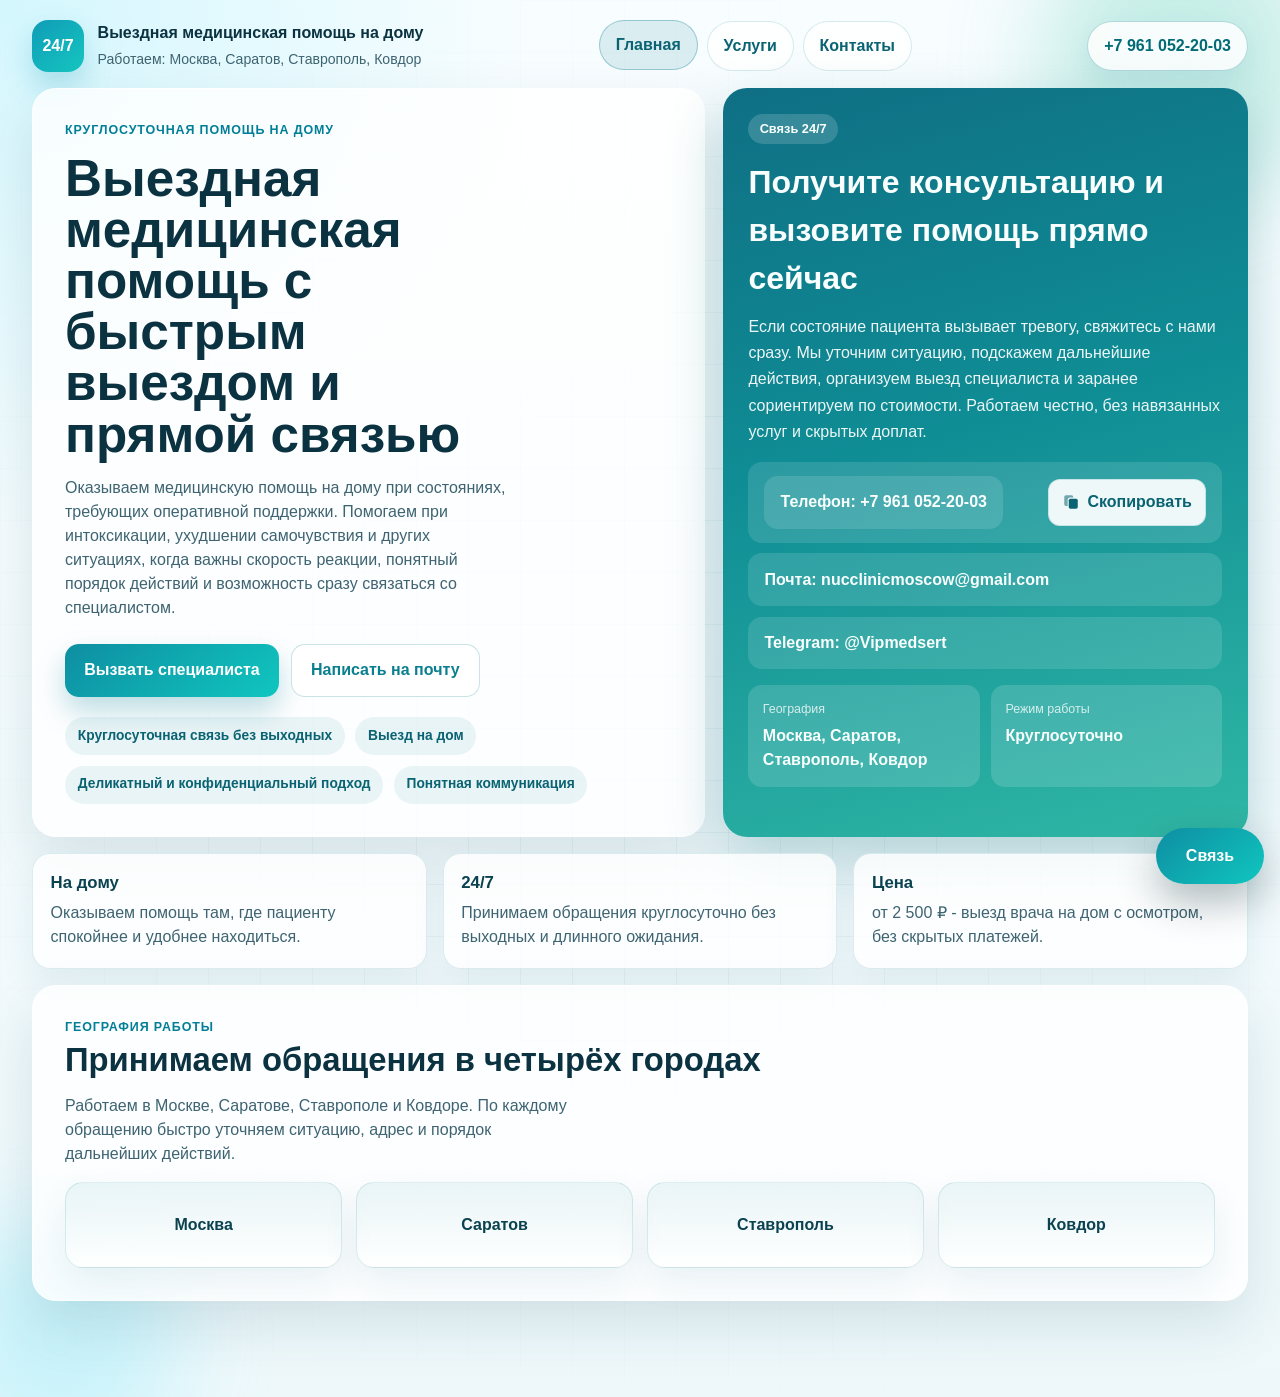
==== commit 258122e7: "Update public copy for multi-city coverage" ====
--- a/goroda/index.html
+++ b/goroda/index.html
@@ -17,8 +17,8 @@
     <meta name="theme-color" content="#0e8ea2" />
     <meta name="geo.placename" content="Россия" />
     <title>Города обслуживания | Москва, Саратов, Ставрополь, Ковдор</title>
-    <script type="module" crossorigin src="/assets/main-Dl5tEClR.js"></script>
-    <link rel="stylesheet" crossorigin href="/assets/main-0jSmII9U.css">
+    <script type="module" crossorigin src="/assets/main-DG8D1U-R.js"></script>
+    <link rel="stylesheet" crossorigin href="/assets/main-_ohOdVZy.css">
   </head>
   <body>
     <div id="root"></div>
--- a/assets/main-_ohOdVZy.css
+++ b/assets/main-_ohOdVZy.css
@@ -0,0 +1 @@
+:root{--text-main: #0b3240;--text-soft: #3e6471;--surface-main: rgba(255, 255, 255, .8);--surface-border: rgba(255, 255, 255, .88);--accent-main: #0e8ea2;--accent-secondary: #10c6bf;--shadow-soft: 0 24px 56px rgba(5, 65, 80, .12);font-family:Segoe UI,Noto Sans,Helvetica Neue,Arial,sans-serif;line-height:1.5;font-weight:400;font-synthesis:none;text-rendering:optimizeLegibility;-webkit-font-smoothing:antialiased;-moz-osx-font-smoothing:grayscale}*,*:before,*:after{box-sizing:border-box}html{scroll-behavior:smooth}html,body,#root{min-height:100%}body{margin:0;min-width:320px;color:var(--text-main);background:#eef8fb}body,button,a,input,textarea,select{-webkit-tap-highlight-color:transparent}img,svg{max-width:100%;display:block}a{color:inherit;text-decoration:none}button{font:inherit}h1,h2,h3,h4,p{overflow-wrap:anywhere}._header_1g4tw_1{position:relative;z-index:1;display:grid;grid-template-columns:auto 1fr auto;gap:1rem;align-items:center;margin-bottom:1rem;width:100%;max-width:1280px;margin-left:auto;margin-right:auto}._brand_1g4tw_15{display:flex;gap:.85rem;align-items:center}._badge_1g4tw_21{display:inline-grid;place-items:center;width:52px;height:52px;border-radius:16px;background:linear-gradient(140deg,#0f9cb7,#16c6c0);color:#fff;font-weight:700;box-shadow:0 14px 28px #0f9cb740}._title_1g4tw_33{margin:0;font-size:1rem;font-weight:700}._subtitle_1g4tw_39{margin:.25rem 0 0;color:var(--text-soft);font-size:.88rem}._nav_1g4tw_45{display:flex;flex-wrap:wrap;justify-content:center;gap:.55rem}._navLink_1g4tw_52,._navLinkActive_1g4tw_53{border:1px solid rgba(10,127,143,.16);background:#ffffffc7;color:#0a6372;padding:.72rem 1rem;border-radius:999px;font-weight:600;cursor:pointer;transition:transform .2s ease,border-color .2s ease,background .2s ease}._navLink_1g4tw_52:hover,._navLinkActive_1g4tw_53{transform:translateY(-1px);background:#0a7f8f1f;border-color:#0a7f8f57}._phone_1g4tw_71{display:inline-flex;align-items:center;justify-content:center;min-height:48px;padding:.75rem 1rem;border-radius:999px;background:#ffffffd9;border:1px solid rgba(10,133,147,.3);color:#036a78;font-weight:700;box-shadow:0 10px 25px #08688b14}@media(max-width:1080px){._header_1g4tw_1{grid-template-columns:1fr;align-items:start}._nav_1g4tw_45{justify-content:flex-start}}@media(max-width:640px){._phone_1g4tw_71{width:100%}}._fab_a4980_1{position:fixed;right:1rem;bottom:1rem;z-index:30;min-width:108px;min-height:56px;border:none;border-radius:999px;background:linear-gradient(140deg,#0e8ea2,#10c6bf);color:#fff;font-weight:700;box-shadow:0 18px 40px #0422284d;cursor:pointer;transition:transform .2s ease,box-shadow .2s ease}._fab_a4980_1:hover,._fabOpen_a4980_19{transform:translateY(-2px)}._menu_a4980_23{position:fixed;right:1rem;bottom:4.85rem;z-index:29;display:grid;gap:.65rem;opacity:0;pointer-events:none;transform:translateY(12px);transition:opacity .2s ease,transform .2s ease}._menuOpen_a4980_36{opacity:1;pointer-events:auto;transform:translateY(0)}._item_a4980_42{display:inline-flex;align-items:center;gap:.75rem;min-width:196px;padding:.85rem 1rem;border-radius:16px;background:#fffffff5;border:1px solid rgba(8,118,138,.16);color:#0a4250;box-shadow:0 14px 35px #075d6e29;font-weight:700}._icon_a4980_56{display:inline-grid;place-items:center;width:34px;height:34px;border-radius:10px;background:linear-gradient(140deg,#0e8ea2,#10c6bf);color:#fff}._icon_a4980_56 svg{width:18px;height:18px;display:block}@media(max-width:640px){._fab_a4980_1{right:1rem;left:1rem;min-width:0}._menu_a4980_23{right:1rem;left:1rem;bottom:5rem}._item_a4980_42{min-width:0}}._button_13tdo_1{display:inline-flex;align-items:center;gap:.45rem;min-height:40px;padding:.65rem .85rem;border:1px solid rgba(10,127,143,.16);border-radius:12px;background:#ffffffeb;color:#0a6372;font-weight:700;cursor:pointer;transition:transform .2s ease,border-color .2s ease,background .2s ease}._button_13tdo_1:hover{transform:translateY(-1px);border-color:#0a7f8f52}._buttonCopied_13tdo_21{background:#10c6bf1f;border-color:#10c6bf5c}._icon_13tdo_26{display:inline-grid;place-items:center;width:18px;height:18px}._icon_13tdo_26 svg{width:18px;height:18px;display:block}._page_1vni2_1{display:grid;gap:1rem}._hero_1vni2_6{display:grid;grid-template-columns:minmax(0,1fr) minmax(360px,.78fr);gap:1.1rem;align-items:stretch}._heroCopy_1vni2_13,._panel_1vni2_14{padding:clamp(1rem,2.6vw,2rem);border-radius:24px;background:#fffc;border:1px solid rgba(255,255,255,.88);box-shadow:0 24px 56px #0541501f}._eyebrow_1vni2_22,._sectionLabel_1vni2_23{margin:0;color:#007f97;font-weight:700;letter-spacing:.07em;text-transform:uppercase;font-size:.78rem}._title_1vni2_32{margin:.8rem 0 1rem;max-width:15ch;font-size:clamp(2rem,4vw,3.55rem);line-height:1}._text_1vni2_39{margin:0;max-width:50ch;color:var(--text-soft);font-size:1rem}._actions_1vni2_46{display:flex;flex-wrap:wrap;gap:.75rem;margin-top:1.5rem}._primaryLink_1vni2_53,._secondaryLink_1vni2_54{display:inline-flex;align-items:center;justify-content:center;min-height:50px;padding:.85rem 1.2rem;border-radius:14px;font-weight:700;transition:transform .2s ease,box-shadow .2s ease}._primaryLink_1vni2_53{background:linear-gradient(140deg,#0e8ea2,#10c6bf);color:#fff;box-shadow:0 14px 28px #09819442}._secondaryLink_1vni2_54{background:#ffffffeb;border:1px solid rgba(10,127,143,.22);color:#0a7f8f}._primaryLink_1vni2_53:hover,._secondaryLink_1vni2_54:hover{transform:translateY(-2px)}._reasonList_1vni2_82{display:flex;flex-wrap:wrap;gap:.65rem;margin-top:1.25rem}._reasonBadge_1vni2_89{padding:.55rem .8rem;border-radius:999px;background:#0a7f8f14;color:#0a6372;font-size:.86rem;font-weight:600}._heroCard_1vni2_98{padding:clamp(1rem,2.6vw,1.6rem);border-radius:24px;background:linear-gradient(165deg,#0f6f84,#0f8d95 45%,#30b7a5);color:#f8fffe;box-shadow:0 24px 56px #0e6d7747;min-height:100%}._cardBadge_1vni2_107{display:inline-block;margin:0;padding:.35rem .7rem;border-radius:999px;background:#ffffff29;font-size:.8rem;font-weight:700}._cardTitle_1vni2_117{margin:.9rem 0 .7rem;font-size:clamp(1.4rem,3vw,2rem)}._cardText_1vni2_122{margin:0;line-height:1.65;color:#ffffffeb}._contactList_1vni2_128{display:grid;gap:.65rem;margin-top:1rem}._contactRow_1vni2_134,._contactList_1vni2_128 a{display:block;padding:.9rem 1rem;border-radius:14px;background:#ffffff1f;color:inherit;font-weight:600}._contactRow_1vni2_134{display:flex;align-items:center;justify-content:space-between;gap:.75rem}._contactRow_1vni2_134 a{min-width:0}._metaGrid_1vni2_155{display:grid;grid-template-columns:repeat(2,minmax(0,1fr));gap:.7rem;margin-top:1rem}._metaGrid_1vni2_155 article{padding:.9rem;border-radius:14px;background:#ffffff24}._metaGrid_1vni2_155 span{display:block;margin-bottom:.35rem;color:#ffffffc7;font-size:.78rem}._stats_1vni2_175,._grid_1vni2_176,._cardGrid_1vni2_177{display:grid;gap:1rem}._geoPanel_1vni2_182{padding:clamp(1rem,2.6vw,2rem);border-radius:24px;background:#ffffffd1;border:1px solid rgba(255,255,255,.88);box-shadow:0 24px 56px #0541501f}._geoText_1vni2_190{margin:0;max-width:58ch;color:var(--text-soft)}._geoGrid_1vni2_196{display:grid;grid-template-columns:repeat(4,minmax(0,1fr));gap:.85rem;margin-top:1rem}._geoCard_1vni2_203{display:grid;place-items:center;min-height:86px;padding:1rem;border-radius:18px;border:1px solid rgba(3,120,142,.13);background:linear-gradient(180deg,#0f8d9514,#ffffffdb);box-shadow:0 14px 35px #075d6e14;text-align:center}._geoCard_1vni2_203 strong{color:#0a4250;font-size:1rem}._stats_1vni2_175{grid-template-columns:repeat(3,minmax(0,1fr))}._grid_1vni2_176,._cardGrid_1vni2_177{grid-template-columns:repeat(2,minmax(0,1fr))}._statCard_1vni2_232,._infoCard_1vni2_233,._stepCard_1vni2_234{padding:1rem 1.1rem;border-radius:18px;border:1px solid rgba(3,120,142,.13);background:#ffffffd1;box-shadow:0 14px 35px #075d6e14}._statCard_1vni2_232{min-height:116px}._statCard_1vni2_232 h3,._infoCard_1vni2_233 h3,._stepCard_1vni2_234 h3{margin:0;font-size:1.05rem;color:#0a4250}._statCard_1vni2_232 p,._infoCard_1vni2_233 p,._stepCard_1vni2_234 p{margin:.4rem 0 0;color:var(--text-soft)}._sectionHeading_1vni2_261{margin-bottom:1rem}._sectionHeading_1vni2_261 h2{margin:.35rem 0 0;font-size:clamp(1.35rem,3vw,2.05rem);line-height:1.08}._steps_1vni2_271{display:grid;gap:.85rem}._stepCard_1vni2_234{display:grid;grid-template-columns:54px 1fr;gap:.9rem;align-items:start}._stepIndex_1vni2_283{display:inline-grid;place-items:center;width:54px;height:54px;border-radius:16px;background:linear-gradient(140deg,#0e8ea2,#10c6bf);color:#fff;font-weight:700}@media(max-width:1100px){._hero_1vni2_6{grid-template-columns:minmax(0,1fr) minmax(320px,.82fr)}._title_1vni2_32{max-width:12ch;font-size:clamp(1.9rem,4.8vw,3.1rem)}}@media(max-width:980px){._hero_1vni2_6,._stats_1vni2_175,._geoGrid_1vni2_196,._grid_1vni2_176,._cardGrid_1vni2_177{grid-template-columns:1fr}}@media(max-width:640px){._heroCopy_1vni2_13,._panel_1vni2_14,._heroCard_1vni2_98{padding:1rem}._title_1vni2_32{max-width:none;font-size:clamp(1.9rem,10vw,2.7rem)}._text_1vni2_39{max-width:none}._metaGrid_1vni2_155{grid-template-columns:1fr}._contactRow_1vni2_134{flex-direction:column;align-items:stretch}._stepCard_1vni2_234{grid-template-columns:48px 1fr}._stepIndex_1vni2_283{width:48px;height:48px}}._page_1ae1f_1{display:grid;gap:1rem}._intro_1ae1f_6,._panel_1ae1f_7{padding:clamp(1rem,2.6vw,2rem);border-radius:24px;background:#fffc;border:1px solid rgba(255,255,255,.88);box-shadow:0 24px 56px #0541501f}._eyebrow_1ae1f_15{margin:0;color:#007f97;font-weight:700;letter-spacing:.07em;text-transform:uppercase;font-size:.78rem}._intro_1ae1f_6 h1,._sectionHeading_1ae1f_25 h2{margin:.5rem 0 0;font-size:clamp(1.7rem,4vw,3rem);line-height:1.04}._intro_1ae1f_6 p:last-child{margin:1rem 0 0;max-width:58ch;color:var(--text-soft)}._cardGrid_1ae1f_37{display:grid;grid-template-columns:repeat(2,minmax(0,1fr));gap:1rem}._card_1ae1f_37,._step_1ae1f_44{padding:1rem 1.1rem;border-radius:18px;border:1px solid rgba(3,120,142,.13);background:#ffffffd1;box-shadow:0 14px 35px #075d6e14}._card_1ae1f_37 h2,._step_1ae1f_44 h3{margin:0;font-size:1.08rem;color:#0a4250}._card_1ae1f_37 p,._step_1ae1f_44 p{margin:.45rem 0 0;color:var(--text-soft)}._sectionHeading_1ae1f_25{margin-bottom:1rem}._steps_1ae1f_69{display:grid;gap:.85rem}._step_1ae1f_44{display:grid;grid-template-columns:54px 1fr;gap:.9rem;align-items:start}._stepIndex_1ae1f_81{display:inline-grid;place-items:center;width:54px;height:54px;border-radius:16px;background:linear-gradient(140deg,#0e8ea2,#10c6bf);color:#fff;font-weight:700}@media(max-width:900px){._cardGrid_1ae1f_37{grid-template-columns:1fr}}@media(max-width:640px){._intro_1ae1f_6,._panel_1ae1f_7{padding:1rem}._step_1ae1f_44{grid-template-columns:48px 1fr}._stepIndex_1ae1f_81{width:48px;height:48px}}._page_1yh4k_1{display:grid;gap:1rem}._intro_1yh4k_6,._featuredPanel_1yh4k_7,._faqPanel_1yh4k_8{padding:clamp(1rem,2.6vw,2rem);border-radius:24px;background:#ffffffd1;border:1px solid rgba(255,255,255,.9);box-shadow:0 24px 56px #0541501f}._eyebrow_1yh4k_16,._meta_1yh4k_17{margin:0;color:#007f97;font-weight:700;letter-spacing:.07em;text-transform:uppercase;font-size:.78rem}._intro_1yh4k_6 h1,._sectionHeading_1yh4k_27 h2,._featuredPanel_1yh4k_7 h2{margin:.5rem 0 0;font-size:clamp(1.75rem,4vw,3rem);line-height:1.04}._intro_1yh4k_6 p:last-child,._featuredPanel_1yh4k_7 p,._card_1yh4k_36 p,._faqCard_1yh4k_37 p{margin:1rem 0 0;color:var(--text-soft)}._grid_1yh4k_42,._faqGrid_1yh4k_43{display:grid;gap:1rem}._grid_1yh4k_42{grid-template-columns:repeat(2,minmax(0,1fr))}._faqGrid_1yh4k_43{grid-template-columns:repeat(3,minmax(0,1fr))}._card_1yh4k_36,._faqCard_1yh4k_37{display:grid;gap:.75rem;padding:1rem 1.1rem;border-radius:18px;border:1px solid rgba(3,120,142,.13);background:#ffffffdb;box-shadow:0 14px 35px #075d6e14;transition:transform .2s ease}._card_1yh4k_36:hover{transform:translateY(-2px)}._cardFeatured_1yh4k_72{background:linear-gradient(180deg,#0f8d951a,#10c6bf0f);border-color:#0a7f8f3d}._card_1yh4k_36 h2,._faqCard_1yh4k_37 h3{margin:0;color:#0a4250}._badge_1yh4k_83{display:inline-flex;width:fit-content;padding:.45rem .7rem;border-radius:999px;background:#0a7f8f1f;color:#0a6372;font-size:.82rem;font-weight:700}._featuredPanel_1yh4k_7{display:grid;grid-template-columns:minmax(0,1fr) auto;gap:1rem;align-items:end}._link_1yh4k_101{display:inline-flex;align-items:center;justify-content:center;min-height:50px;padding:.85rem 1.2rem;border-radius:14px;background:linear-gradient(140deg,#0e8ea2,#10c6bf);color:#fff;font-weight:700;box-shadow:0 14px 28px #09819442}._sectionHeading_1yh4k_27{margin-bottom:1rem}@media(max-width:980px){._grid_1yh4k_42,._faqGrid_1yh4k_43,._featuredPanel_1yh4k_7{grid-template-columns:1fr}}@media(max-width:640px){._intro_1yh4k_6,._featuredPanel_1yh4k_7,._faqPanel_1yh4k_8{padding:1rem}}._page_igmlf_1{display:grid;gap:1rem}._hero_igmlf_6{display:grid;grid-template-columns:minmax(0,1fr) minmax(320px,.9fr);gap:1rem}._heroCopy_igmlf_12,._heroAside_igmlf_13,._panel_igmlf_14{padding:clamp(1rem,2.6vw,2rem);border-radius:24px;background:#ffffffd1;border:1px solid rgba(255,255,255,.9);box-shadow:0 24px 56px #0541501f}._eyebrow_igmlf_22{margin:0;color:#007f97;font-weight:700;letter-spacing:.07em;text-transform:uppercase;font-size:.78rem}._heroCopy_igmlf_12 h1,._sectionHeading_igmlf_32 h2{margin:.55rem 0 0;font-size:clamp(1.8rem,4vw,3rem);line-height:1.03}._heroCopy_igmlf_12 p,._card_igmlf_39 p,._step_igmlf_40 p,._highlightCard_igmlf_41 p,._faqCard_igmlf_42 p{margin:1rem 0 0;color:var(--text-soft)}._keywordBox_igmlf_47{display:grid;gap:.35rem;margin-top:1.1rem;padding:.95rem 1rem;border-radius:16px;background:#0a7f8f14;border:1px solid rgba(10,127,143,.12)}._keywordBox_igmlf_47 span{color:#0a6372;font-size:.84rem;font-weight:700}._highlightGrid_igmlf_63,._cardGrid_igmlf_64,._faqGrid_igmlf_65{display:grid;gap:1rem}._highlightGrid_igmlf_63{grid-template-columns:1fr}._cardGrid_igmlf_64,._faqGrid_igmlf_65{grid-template-columns:repeat(3,minmax(0,1fr))}._highlightCard_igmlf_41,._card_igmlf_39,._step_igmlf_40,._faqCard_igmlf_42{padding:1rem 1.1rem;border-radius:18px;border:1px solid rgba(3,120,142,.13);background:#ffffffdb;box-shadow:0 14px 35px #075d6e14}._highlightCard_igmlf_41 h2,._card_igmlf_39 h3,._step_igmlf_40 h3,._faqCard_igmlf_42 h3{margin:0;color:#0a4250}._sectionHeading_igmlf_32{margin-bottom:1rem}._steps_igmlf_102{display:grid;gap:.85rem}._step_igmlf_40{display:grid;grid-template-columns:54px 1fr;gap:.9rem;align-items:start}._stepIndex_igmlf_114{display:inline-grid;place-items:center;width:54px;height:54px;border-radius:16px;background:linear-gradient(140deg,#0e8ea2,#10c6bf);color:#fff;font-weight:700}@media(max-width:1080px){._hero_igmlf_6,._cardGrid_igmlf_64,._faqGrid_igmlf_65{grid-template-columns:1fr}}@media(max-width:640px){._heroCopy_igmlf_12,._heroAside_igmlf_13,._panel_igmlf_14{padding:1rem}._step_igmlf_40{grid-template-columns:48px 1fr}._stepIndex_igmlf_114{width:48px;height:48px}}._page_1a2tt_1{display:grid;gap:1rem}._grid_1a2tt_6{display:grid;grid-template-columns:repeat(2,minmax(0,1fr));gap:1rem}._panel_1a2tt_12{padding:clamp(1rem,2.6vw,2rem);border-radius:24px;background:#fffc;border:1px solid rgba(255,255,255,.88);box-shadow:0 24px 56px #0541501f}._sectionHeading_1a2tt_20{margin-bottom:1rem}._eyebrow_1a2tt_24{margin:0;color:#007f97;font-weight:700;letter-spacing:.07em;text-transform:uppercase;font-size:.78rem}._sectionHeading_1a2tt_20 h1,._sectionHeading_1a2tt_20 h2{margin:.5rem 0 0;font-size:clamp(1.5rem,4vw,2.7rem);line-height:1.06}._contactStack_1a2tt_40{display:grid;gap:.75rem}._contactRow_1a2tt_45{display:block;padding:1rem;border-radius:16px;border:1px solid rgba(8,118,138,.12);background:#f5fcffe6}._contactRowWithAction_1a2tt_53{display:flex;align-items:center;justify-content:space-between;gap:.75rem}._contactLink_1a2tt_60{display:block;min-width:0}._contactRow_1a2tt_45 span{display:block;margin-bottom:.25rem;color:var(--text-soft);font-size:.84rem}._text_1a2tt_72{margin:0;max-width:56ch;color:var(--text-soft)}._metrics_1a2tt_78{display:grid;grid-template-columns:repeat(2,minmax(0,1fr));gap:.8rem;margin-top:1rem}._metrics_1a2tt_78 article{padding:1rem;border-radius:16px;background:#f5fcffe6;border:1px solid rgba(8,118,138,.12)}._metrics_1a2tt_78 span{display:block;margin-bottom:.3rem;color:var(--text-soft);font-size:.84rem}@media(max-width:900px){._grid_1a2tt_6,._metrics_1a2tt_78{grid-template-columns:1fr}}@media(max-width:640px){._panel_1a2tt_12{padding:1rem}._contactRowWithAction_1a2tt_53{flex-direction:column;align-items:stretch}}._page_1l351_1{position:relative;overflow:hidden;min-height:100vh;padding:1.25rem clamp(.9rem,3vw,2rem) 6rem;background:radial-gradient(circle at top left,rgba(126,232,250,.3),transparent 28%),linear-gradient(180deg,#f8fdff,#eef8fb)}._content_1l351_11{position:relative;z-index:1;display:grid;gap:1rem;width:100%;max-width:1280px;margin:0 auto}._gridOverlay_1l351_21{position:absolute;inset:0;background-image:linear-gradient(rgba(19,123,150,.06) 1px,transparent 1px),linear-gradient(90deg,rgba(19,123,150,.06) 1px,transparent 1px);background-size:52px 52px;-webkit-mask-image:radial-gradient(circle at center,black 30%,transparent 80%);mask-image:radial-gradient(circle at center,black 30%,transparent 80%);pointer-events:none}._orb_1l351_32{position:absolute;border-radius:50%;filter:blur(48px);opacity:.55;pointer-events:none;animation:_float_1l351_1 10s ease-in-out infinite}._orbOne_1l351_41{top:-80px;right:-40px;width:280px;height:280px;background:#50c9b08c}._orbTwo_1l351_49{bottom:-60px;left:-60px;width:240px;height:240px;background:#7ee8fa99;animation-delay:2s}@keyframes _float_1l351_1{0%,to{transform:translateY(0)}50%{transform:translateY(12px)}}@media(max-width:640px){._page_1l351_1{padding-bottom:7rem}}
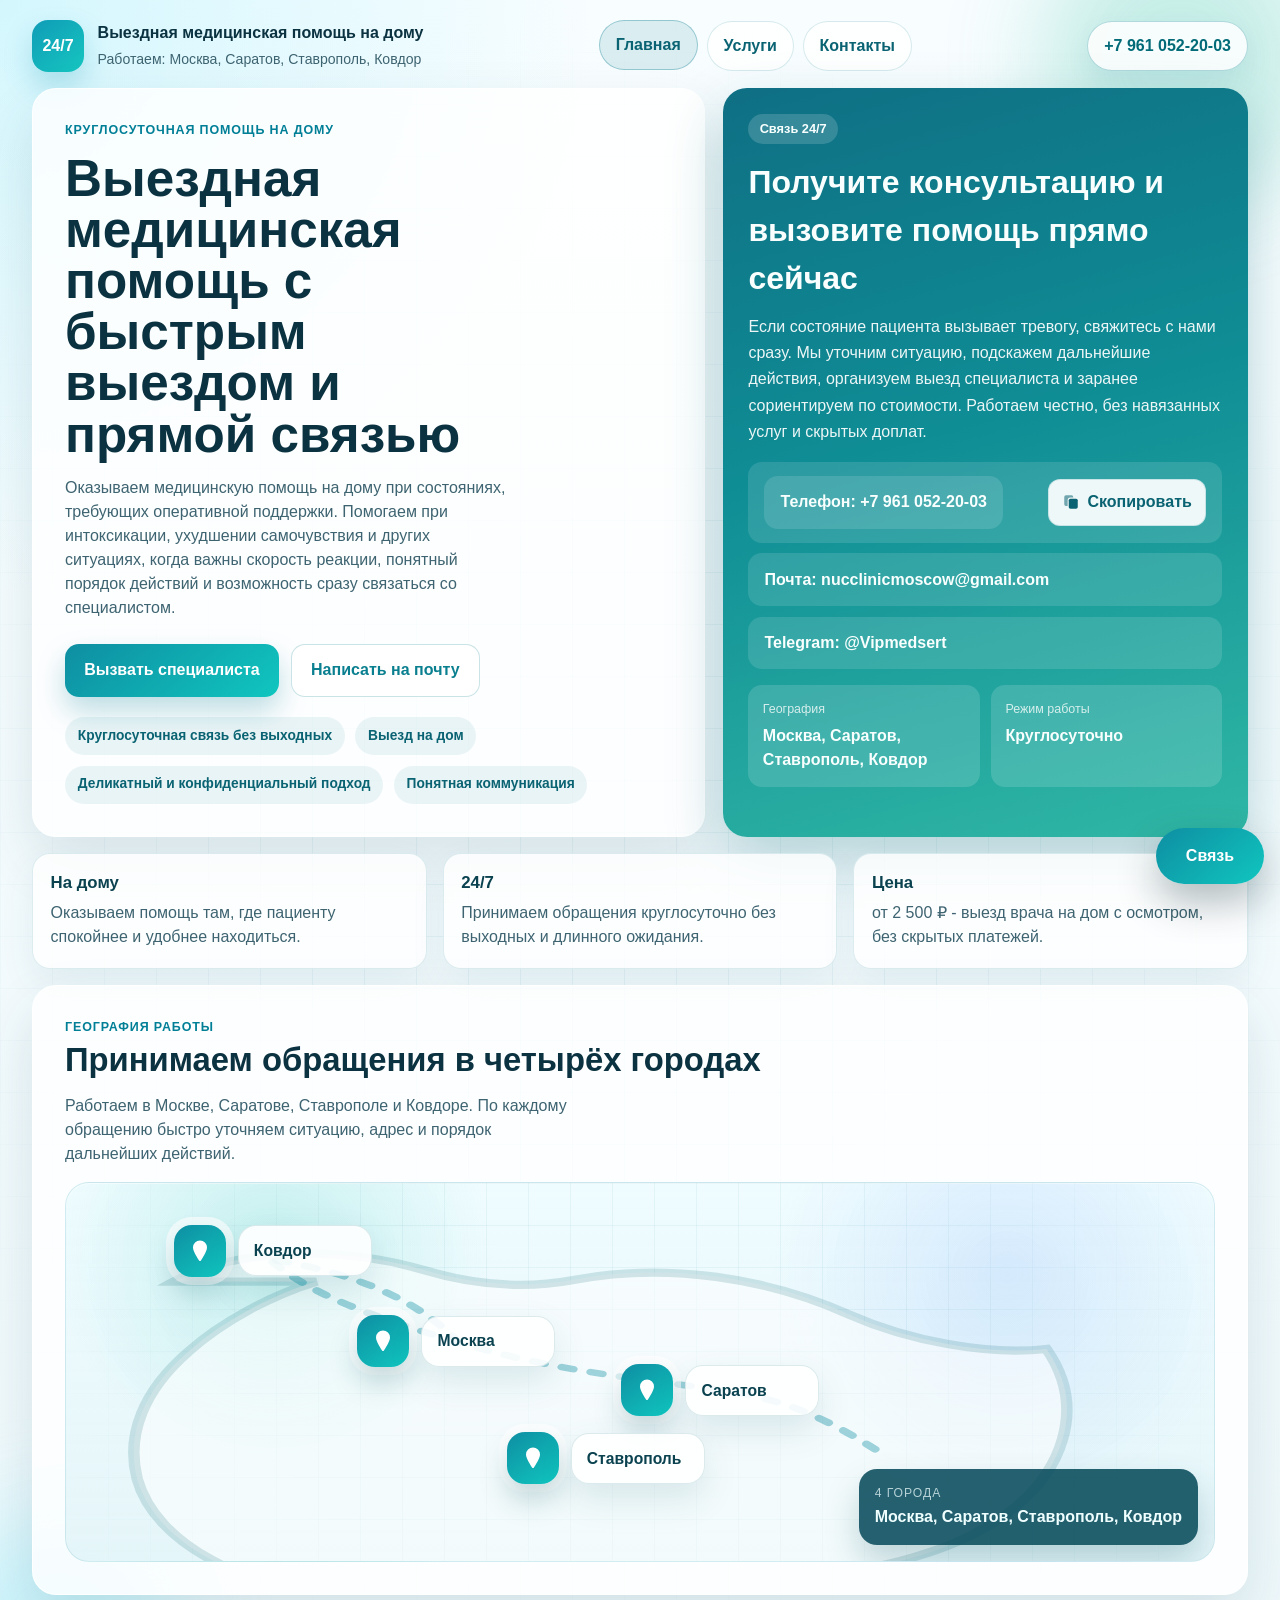
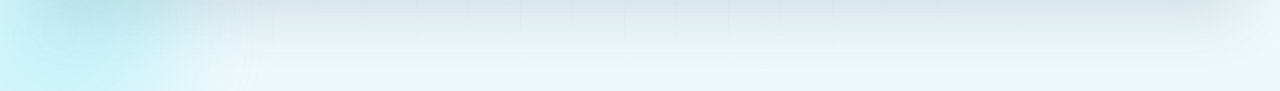
==== commit 6d99eb92: "Replace city cards with stylized map" ====
--- a/goroda/index.html
+++ b/goroda/index.html
@@ -17,8 +17,8 @@
     <meta name="theme-color" content="#0e8ea2" />
     <meta name="geo.placename" content="Россия" />
     <title>Города обслуживания | Москва, Саратов, Ставрополь, Ковдор</title>
-    <script type="module" crossorigin src="/assets/main-DG8D1U-R.js"></script>
-    <link rel="stylesheet" crossorigin href="/assets/main-_ohOdVZy.css">
+    <script type="module" crossorigin src="/assets/main-BHbjs94n.js"></script>
+    <link rel="stylesheet" crossorigin href="/assets/main-DmvLQgy_.css">
   </head>
   <body>
     <div id="root"></div>
--- a/assets/main-DmvLQgy_.css
+++ b/assets/main-DmvLQgy_.css
@@ -0,0 +1 @@
+:root{--text-main: #0b3240;--text-soft: #3e6471;--surface-main: rgba(255, 255, 255, .8);--surface-border: rgba(255, 255, 255, .88);--accent-main: #0e8ea2;--accent-secondary: #10c6bf;--shadow-soft: 0 24px 56px rgba(5, 65, 80, .12);font-family:Segoe UI,Noto Sans,Helvetica Neue,Arial,sans-serif;line-height:1.5;font-weight:400;font-synthesis:none;text-rendering:optimizeLegibility;-webkit-font-smoothing:antialiased;-moz-osx-font-smoothing:grayscale}*,*:before,*:after{box-sizing:border-box}html{scroll-behavior:smooth}html,body,#root{min-height:100%}body{margin:0;min-width:320px;color:var(--text-main);background:#eef8fb}body,button,a,input,textarea,select{-webkit-tap-highlight-color:transparent}img,svg{max-width:100%;display:block}a{color:inherit;text-decoration:none}button{font:inherit}h1,h2,h3,h4,p{overflow-wrap:anywhere}._header_1g4tw_1{position:relative;z-index:1;display:grid;grid-template-columns:auto 1fr auto;gap:1rem;align-items:center;margin-bottom:1rem;width:100%;max-width:1280px;margin-left:auto;margin-right:auto}._brand_1g4tw_15{display:flex;gap:.85rem;align-items:center}._badge_1g4tw_21{display:inline-grid;place-items:center;width:52px;height:52px;border-radius:16px;background:linear-gradient(140deg,#0f9cb7,#16c6c0);color:#fff;font-weight:700;box-shadow:0 14px 28px #0f9cb740}._title_1g4tw_33{margin:0;font-size:1rem;font-weight:700}._subtitle_1g4tw_39{margin:.25rem 0 0;color:var(--text-soft);font-size:.88rem}._nav_1g4tw_45{display:flex;flex-wrap:wrap;justify-content:center;gap:.55rem}._navLink_1g4tw_52,._navLinkActive_1g4tw_53{border:1px solid rgba(10,127,143,.16);background:#ffffffc7;color:#0a6372;padding:.72rem 1rem;border-radius:999px;font-weight:600;cursor:pointer;transition:transform .2s ease,border-color .2s ease,background .2s ease}._navLink_1g4tw_52:hover,._navLinkActive_1g4tw_53{transform:translateY(-1px);background:#0a7f8f1f;border-color:#0a7f8f57}._phone_1g4tw_71{display:inline-flex;align-items:center;justify-content:center;min-height:48px;padding:.75rem 1rem;border-radius:999px;background:#ffffffd9;border:1px solid rgba(10,133,147,.3);color:#036a78;font-weight:700;box-shadow:0 10px 25px #08688b14}@media(max-width:1080px){._header_1g4tw_1{grid-template-columns:1fr;align-items:start}._nav_1g4tw_45{justify-content:flex-start}}@media(max-width:640px){._phone_1g4tw_71{width:100%}}._fab_a4980_1{position:fixed;right:1rem;bottom:1rem;z-index:30;min-width:108px;min-height:56px;border:none;border-radius:999px;background:linear-gradient(140deg,#0e8ea2,#10c6bf);color:#fff;font-weight:700;box-shadow:0 18px 40px #0422284d;cursor:pointer;transition:transform .2s ease,box-shadow .2s ease}._fab_a4980_1:hover,._fabOpen_a4980_19{transform:translateY(-2px)}._menu_a4980_23{position:fixed;right:1rem;bottom:4.85rem;z-index:29;display:grid;gap:.65rem;opacity:0;pointer-events:none;transform:translateY(12px);transition:opacity .2s ease,transform .2s ease}._menuOpen_a4980_36{opacity:1;pointer-events:auto;transform:translateY(0)}._item_a4980_42{display:inline-flex;align-items:center;gap:.75rem;min-width:196px;padding:.85rem 1rem;border-radius:16px;background:#fffffff5;border:1px solid rgba(8,118,138,.16);color:#0a4250;box-shadow:0 14px 35px #075d6e29;font-weight:700}._icon_a4980_56{display:inline-grid;place-items:center;width:34px;height:34px;border-radius:10px;background:linear-gradient(140deg,#0e8ea2,#10c6bf);color:#fff}._icon_a4980_56 svg{width:18px;height:18px;display:block}@media(max-width:640px){._fab_a4980_1{right:1rem;left:1rem;min-width:0}._menu_a4980_23{right:1rem;left:1rem;bottom:5rem}._item_a4980_42{min-width:0}}._button_13tdo_1{display:inline-flex;align-items:center;gap:.45rem;min-height:40px;padding:.65rem .85rem;border:1px solid rgba(10,127,143,.16);border-radius:12px;background:#ffffffeb;color:#0a6372;font-weight:700;cursor:pointer;transition:transform .2s ease,border-color .2s ease,background .2s ease}._button_13tdo_1:hover{transform:translateY(-1px);border-color:#0a7f8f52}._buttonCopied_13tdo_21{background:#10c6bf1f;border-color:#10c6bf5c}._icon_13tdo_26{display:inline-grid;place-items:center;width:18px;height:18px}._icon_13tdo_26 svg{width:18px;height:18px;display:block}._page_sqwje_1{display:grid;gap:1rem}._hero_sqwje_6{display:grid;grid-template-columns:minmax(0,1fr) minmax(360px,.78fr);gap:1.1rem;align-items:stretch}._heroCopy_sqwje_13,._panel_sqwje_14{padding:clamp(1rem,2.6vw,2rem);border-radius:24px;background:#fffc;border:1px solid rgba(255,255,255,.88);box-shadow:0 24px 56px #0541501f}._eyebrow_sqwje_22,._sectionLabel_sqwje_23{margin:0;color:#007f97;font-weight:700;letter-spacing:.07em;text-transform:uppercase;font-size:.78rem}._title_sqwje_32{margin:.8rem 0 1rem;max-width:15ch;font-size:clamp(2rem,4vw,3.55rem);line-height:1}._text_sqwje_39{margin:0;max-width:50ch;color:var(--text-soft);font-size:1rem}._actions_sqwje_46{display:flex;flex-wrap:wrap;gap:.75rem;margin-top:1.5rem}._primaryLink_sqwje_53,._secondaryLink_sqwje_54{display:inline-flex;align-items:center;justify-content:center;min-height:50px;padding:.85rem 1.2rem;border-radius:14px;font-weight:700;transition:transform .2s ease,box-shadow .2s ease}._primaryLink_sqwje_53{background:linear-gradient(140deg,#0e8ea2,#10c6bf);color:#fff;box-shadow:0 14px 28px #09819442}._secondaryLink_sqwje_54{background:#ffffffeb;border:1px solid rgba(10,127,143,.22);color:#0a7f8f}._primaryLink_sqwje_53:hover,._secondaryLink_sqwje_54:hover{transform:translateY(-2px)}._reasonList_sqwje_82{display:flex;flex-wrap:wrap;gap:.65rem;margin-top:1.25rem}._reasonBadge_sqwje_89{padding:.55rem .8rem;border-radius:999px;background:#0a7f8f14;color:#0a6372;font-size:.86rem;font-weight:600}._heroCard_sqwje_98{padding:clamp(1rem,2.6vw,1.6rem);border-radius:24px;background:linear-gradient(165deg,#0f6f84,#0f8d95 45%,#30b7a5);color:#f8fffe;box-shadow:0 24px 56px #0e6d7747;min-height:100%}._cardBadge_sqwje_107{display:inline-block;margin:0;padding:.35rem .7rem;border-radius:999px;background:#ffffff29;font-size:.8rem;font-weight:700}._cardTitle_sqwje_117{margin:.9rem 0 .7rem;font-size:clamp(1.4rem,3vw,2rem)}._cardText_sqwje_122{margin:0;line-height:1.65;color:#ffffffeb}._contactList_sqwje_128{display:grid;gap:.65rem;margin-top:1rem}._contactRow_sqwje_134,._contactList_sqwje_128 a{display:block;padding:.9rem 1rem;border-radius:14px;background:#ffffff1f;color:inherit;font-weight:600}._contactRow_sqwje_134{display:flex;align-items:center;justify-content:space-between;gap:.75rem}._contactRow_sqwje_134 a{min-width:0}._metaGrid_sqwje_155{display:grid;grid-template-columns:repeat(2,minmax(0,1fr));gap:.7rem;margin-top:1rem}._metaGrid_sqwje_155 article{padding:.9rem;border-radius:14px;background:#ffffff24}._metaGrid_sqwje_155 span{display:block;margin-bottom:.35rem;color:#ffffffc7;font-size:.78rem}._stats_sqwje_175,._grid_sqwje_176,._cardGrid_sqwje_177{display:grid;gap:1rem}._geoPanel_sqwje_182{padding:clamp(1rem,2.6vw,2rem);border-radius:24px;background:#ffffffd1;border:1px solid rgba(255,255,255,.88);box-shadow:0 24px 56px #0541501f}._geoText_sqwje_190{margin:0;max-width:58ch;color:var(--text-soft)}._geoMap_sqwje_196{position:relative;min-height:380px;margin-top:1rem;overflow:hidden;border-radius:24px;border:1px solid rgba(3,120,142,.12);background:radial-gradient(circle at 18% 18%,rgba(46,196,182,.22),transparent 22%),radial-gradient(circle at 82% 24%,rgba(59,130,246,.14),transparent 24%),linear-gradient(180deg,#effcfff5,#e1f4f8e0);box-shadow:inset 0 1px #fff9}._geoBackdrop_sqwje_210{position:absolute;inset:0;background-image:linear-gradient(rgba(10,127,143,.06) 1px,transparent 1px),linear-gradient(90deg,rgba(10,127,143,.06) 1px,transparent 1px);background-size:42px 42px;-webkit-mask-image:radial-gradient(circle at center,black 48%,transparent 100%);mask-image:radial-gradient(circle at center,black 48%,transparent 100%);pointer-events:none}._geoSvg_sqwje_221{position:absolute;inset:0;width:100%;height:100%;pointer-events:none}._geoContour_sqwje_229{fill:#ffffff8c;stroke:#0b627229;stroke-width:10}._geoRoute_sqwje_235{fill:none;stroke:#0e8ea261;stroke-width:8;stroke-linecap:round;stroke-linejoin:round;stroke-dasharray:10 16}._geoMarker_sqwje_244{position:absolute;top:var(--marker-top);left:var(--marker-left);display:inline-flex;align-items:center;gap:.75rem;transform:translate(-50%,-50%);z-index:1}._geoPin_sqwje_255{display:inline-grid;place-items:center;width:52px;height:52px;border-radius:18px;background:linear-gradient(145deg,#0e8ea2,#10c6bf);color:#fff;box-shadow:0 16px 28px #08556438,0 0 0 8px #ffffff9e}._geoPin_sqwje_255 svg{width:24px;height:24px;display:block}._geoLabel_sqwje_274{display:grid;gap:.1rem;min-width:134px;padding:.8rem .95rem;border-radius:18px;background:#ffffffe6;border:1px solid rgba(9,108,124,.14);box-shadow:0 14px 35px #075d6e1f}._geoLabel_sqwje_274 strong{color:#0a4250;font-size:.98rem}._geoLegend_sqwje_290{position:absolute;right:1rem;bottom:1rem;display:grid;gap:.2rem;padding:.95rem 1rem;border-radius:18px;background:#094c5ce0;color:#effeff;box-shadow:0 18px 34px #08556438}._geoLegend_sqwje_290 span{font-size:.76rem;text-transform:uppercase;letter-spacing:.08em;color:#effeffb8}._stats_sqwje_175{grid-template-columns:repeat(3,minmax(0,1fr))}._grid_sqwje_176,._cardGrid_sqwje_177{grid-template-columns:repeat(2,minmax(0,1fr))}._statCard_sqwje_322,._infoCard_sqwje_323,._stepCard_sqwje_324{padding:1rem 1.1rem;border-radius:18px;border:1px solid rgba(3,120,142,.13);background:#ffffffd1;box-shadow:0 14px 35px #075d6e14}._statCard_sqwje_322{min-height:116px}._statCard_sqwje_322 h3,._infoCard_sqwje_323 h3,._stepCard_sqwje_324 h3{margin:0;font-size:1.05rem;color:#0a4250}._statCard_sqwje_322 p,._infoCard_sqwje_323 p,._stepCard_sqwje_324 p{margin:.4rem 0 0;color:var(--text-soft)}._sectionHeading_sqwje_351{margin-bottom:1rem}._sectionHeading_sqwje_351 h2{margin:.35rem 0 0;font-size:clamp(1.35rem,3vw,2.05rem);line-height:1.08}._steps_sqwje_361{display:grid;gap:.85rem}._stepCard_sqwje_324{display:grid;grid-template-columns:54px 1fr;gap:.9rem;align-items:start}._stepIndex_sqwje_373{display:inline-grid;place-items:center;width:54px;height:54px;border-radius:16px;background:linear-gradient(140deg,#0e8ea2,#10c6bf);color:#fff;font-weight:700}@media(max-width:1100px){._hero_sqwje_6{grid-template-columns:minmax(0,1fr) minmax(320px,.82fr)}._title_sqwje_32{max-width:12ch;font-size:clamp(1.9rem,4.8vw,3.1rem)}}@media(max-width:980px){._hero_sqwje_6,._stats_sqwje_175,._grid_sqwje_176,._cardGrid_sqwje_177{grid-template-columns:1fr}._geoMap_sqwje_196{min-height:460px}._geoMarker_sqwje_244{gap:.55rem}._geoLabel_sqwje_274{min-width:112px;padding:.7rem .8rem}}@media(max-width:640px){._heroCopy_sqwje_13,._panel_sqwje_14,._heroCard_sqwje_98,._geoPanel_sqwje_182{padding:1rem}._title_sqwje_32{max-width:none;font-size:clamp(1.9rem,10vw,2.7rem)}._text_sqwje_39{max-width:none}._metaGrid_sqwje_155{grid-template-columns:1fr}._geoMap_sqwje_196{min-height:430px}._geoPin_sqwje_255{width:46px;height:46px;border-radius:16px}._geoPin_sqwje_255 svg{width:22px;height:22px}._geoLabel_sqwje_274{min-width:0;padding:.65rem .78rem}._geoLabel_sqwje_274 strong{font-size:.9rem}._geoLegend_sqwje_290{right:.75rem;left:.75rem;bottom:.75rem}._contactRow_sqwje_134{flex-direction:column;align-items:stretch}._stepCard_sqwje_324{grid-template-columns:48px 1fr}._stepIndex_sqwje_373{width:48px;height:48px}}._page_1ae1f_1{display:grid;gap:1rem}._intro_1ae1f_6,._panel_1ae1f_7{padding:clamp(1rem,2.6vw,2rem);border-radius:24px;background:#fffc;border:1px solid rgba(255,255,255,.88);box-shadow:0 24px 56px #0541501f}._eyebrow_1ae1f_15{margin:0;color:#007f97;font-weight:700;letter-spacing:.07em;text-transform:uppercase;font-size:.78rem}._intro_1ae1f_6 h1,._sectionHeading_1ae1f_25 h2{margin:.5rem 0 0;font-size:clamp(1.7rem,4vw,3rem);line-height:1.04}._intro_1ae1f_6 p:last-child{margin:1rem 0 0;max-width:58ch;color:var(--text-soft)}._cardGrid_1ae1f_37{display:grid;grid-template-columns:repeat(2,minmax(0,1fr));gap:1rem}._card_1ae1f_37,._step_1ae1f_44{padding:1rem 1.1rem;border-radius:18px;border:1px solid rgba(3,120,142,.13);background:#ffffffd1;box-shadow:0 14px 35px #075d6e14}._card_1ae1f_37 h2,._step_1ae1f_44 h3{margin:0;font-size:1.08rem;color:#0a4250}._card_1ae1f_37 p,._step_1ae1f_44 p{margin:.45rem 0 0;color:var(--text-soft)}._sectionHeading_1ae1f_25{margin-bottom:1rem}._steps_1ae1f_69{display:grid;gap:.85rem}._step_1ae1f_44{display:grid;grid-template-columns:54px 1fr;gap:.9rem;align-items:start}._stepIndex_1ae1f_81{display:inline-grid;place-items:center;width:54px;height:54px;border-radius:16px;background:linear-gradient(140deg,#0e8ea2,#10c6bf);color:#fff;font-weight:700}@media(max-width:900px){._cardGrid_1ae1f_37{grid-template-columns:1fr}}@media(max-width:640px){._intro_1ae1f_6,._panel_1ae1f_7{padding:1rem}._step_1ae1f_44{grid-template-columns:48px 1fr}._stepIndex_1ae1f_81{width:48px;height:48px}}._page_1yh4k_1{display:grid;gap:1rem}._intro_1yh4k_6,._featuredPanel_1yh4k_7,._faqPanel_1yh4k_8{padding:clamp(1rem,2.6vw,2rem);border-radius:24px;background:#ffffffd1;border:1px solid rgba(255,255,255,.9);box-shadow:0 24px 56px #0541501f}._eyebrow_1yh4k_16,._meta_1yh4k_17{margin:0;color:#007f97;font-weight:700;letter-spacing:.07em;text-transform:uppercase;font-size:.78rem}._intro_1yh4k_6 h1,._sectionHeading_1yh4k_27 h2,._featuredPanel_1yh4k_7 h2{margin:.5rem 0 0;font-size:clamp(1.75rem,4vw,3rem);line-height:1.04}._intro_1yh4k_6 p:last-child,._featuredPanel_1yh4k_7 p,._card_1yh4k_36 p,._faqCard_1yh4k_37 p{margin:1rem 0 0;color:var(--text-soft)}._grid_1yh4k_42,._faqGrid_1yh4k_43{display:grid;gap:1rem}._grid_1yh4k_42{grid-template-columns:repeat(2,minmax(0,1fr))}._faqGrid_1yh4k_43{grid-template-columns:repeat(3,minmax(0,1fr))}._card_1yh4k_36,._faqCard_1yh4k_37{display:grid;gap:.75rem;padding:1rem 1.1rem;border-radius:18px;border:1px solid rgba(3,120,142,.13);background:#ffffffdb;box-shadow:0 14px 35px #075d6e14;transition:transform .2s ease}._card_1yh4k_36:hover{transform:translateY(-2px)}._cardFeatured_1yh4k_72{background:linear-gradient(180deg,#0f8d951a,#10c6bf0f);border-color:#0a7f8f3d}._card_1yh4k_36 h2,._faqCard_1yh4k_37 h3{margin:0;color:#0a4250}._badge_1yh4k_83{display:inline-flex;width:fit-content;padding:.45rem .7rem;border-radius:999px;background:#0a7f8f1f;color:#0a6372;font-size:.82rem;font-weight:700}._featuredPanel_1yh4k_7{display:grid;grid-template-columns:minmax(0,1fr) auto;gap:1rem;align-items:end}._link_1yh4k_101{display:inline-flex;align-items:center;justify-content:center;min-height:50px;padding:.85rem 1.2rem;border-radius:14px;background:linear-gradient(140deg,#0e8ea2,#10c6bf);color:#fff;font-weight:700;box-shadow:0 14px 28px #09819442}._sectionHeading_1yh4k_27{margin-bottom:1rem}@media(max-width:980px){._grid_1yh4k_42,._faqGrid_1yh4k_43,._featuredPanel_1yh4k_7{grid-template-columns:1fr}}@media(max-width:640px){._intro_1yh4k_6,._featuredPanel_1yh4k_7,._faqPanel_1yh4k_8{padding:1rem}}._page_igmlf_1{display:grid;gap:1rem}._hero_igmlf_6{display:grid;grid-template-columns:minmax(0,1fr) minmax(320px,.9fr);gap:1rem}._heroCopy_igmlf_12,._heroAside_igmlf_13,._panel_igmlf_14{padding:clamp(1rem,2.6vw,2rem);border-radius:24px;background:#ffffffd1;border:1px solid rgba(255,255,255,.9);box-shadow:0 24px 56px #0541501f}._eyebrow_igmlf_22{margin:0;color:#007f97;font-weight:700;letter-spacing:.07em;text-transform:uppercase;font-size:.78rem}._heroCopy_igmlf_12 h1,._sectionHeading_igmlf_32 h2{margin:.55rem 0 0;font-size:clamp(1.8rem,4vw,3rem);line-height:1.03}._heroCopy_igmlf_12 p,._card_igmlf_39 p,._step_igmlf_40 p,._highlightCard_igmlf_41 p,._faqCard_igmlf_42 p{margin:1rem 0 0;color:var(--text-soft)}._keywordBox_igmlf_47{display:grid;gap:.35rem;margin-top:1.1rem;padding:.95rem 1rem;border-radius:16px;background:#0a7f8f14;border:1px solid rgba(10,127,143,.12)}._keywordBox_igmlf_47 span{color:#0a6372;font-size:.84rem;font-weight:700}._highlightGrid_igmlf_63,._cardGrid_igmlf_64,._faqGrid_igmlf_65{display:grid;gap:1rem}._highlightGrid_igmlf_63{grid-template-columns:1fr}._cardGrid_igmlf_64,._faqGrid_igmlf_65{grid-template-columns:repeat(3,minmax(0,1fr))}._highlightCard_igmlf_41,._card_igmlf_39,._step_igmlf_40,._faqCard_igmlf_42{padding:1rem 1.1rem;border-radius:18px;border:1px solid rgba(3,120,142,.13);background:#ffffffdb;box-shadow:0 14px 35px #075d6e14}._highlightCard_igmlf_41 h2,._card_igmlf_39 h3,._step_igmlf_40 h3,._faqCard_igmlf_42 h3{margin:0;color:#0a4250}._sectionHeading_igmlf_32{margin-bottom:1rem}._steps_igmlf_102{display:grid;gap:.85rem}._step_igmlf_40{display:grid;grid-template-columns:54px 1fr;gap:.9rem;align-items:start}._stepIndex_igmlf_114{display:inline-grid;place-items:center;width:54px;height:54px;border-radius:16px;background:linear-gradient(140deg,#0e8ea2,#10c6bf);color:#fff;font-weight:700}@media(max-width:1080px){._hero_igmlf_6,._cardGrid_igmlf_64,._faqGrid_igmlf_65{grid-template-columns:1fr}}@media(max-width:640px){._heroCopy_igmlf_12,._heroAside_igmlf_13,._panel_igmlf_14{padding:1rem}._step_igmlf_40{grid-template-columns:48px 1fr}._stepIndex_igmlf_114{width:48px;height:48px}}._page_1a2tt_1{display:grid;gap:1rem}._grid_1a2tt_6{display:grid;grid-template-columns:repeat(2,minmax(0,1fr));gap:1rem}._panel_1a2tt_12{padding:clamp(1rem,2.6vw,2rem);border-radius:24px;background:#fffc;border:1px solid rgba(255,255,255,.88);box-shadow:0 24px 56px #0541501f}._sectionHeading_1a2tt_20{margin-bottom:1rem}._eyebrow_1a2tt_24{margin:0;color:#007f97;font-weight:700;letter-spacing:.07em;text-transform:uppercase;font-size:.78rem}._sectionHeading_1a2tt_20 h1,._sectionHeading_1a2tt_20 h2{margin:.5rem 0 0;font-size:clamp(1.5rem,4vw,2.7rem);line-height:1.06}._contactStack_1a2tt_40{display:grid;gap:.75rem}._contactRow_1a2tt_45{display:block;padding:1rem;border-radius:16px;border:1px solid rgba(8,118,138,.12);background:#f5fcffe6}._contactRowWithAction_1a2tt_53{display:flex;align-items:center;justify-content:space-between;gap:.75rem}._contactLink_1a2tt_60{display:block;min-width:0}._contactRow_1a2tt_45 span{display:block;margin-bottom:.25rem;color:var(--text-soft);font-size:.84rem}._text_1a2tt_72{margin:0;max-width:56ch;color:var(--text-soft)}._metrics_1a2tt_78{display:grid;grid-template-columns:repeat(2,minmax(0,1fr));gap:.8rem;margin-top:1rem}._metrics_1a2tt_78 article{padding:1rem;border-radius:16px;background:#f5fcffe6;border:1px solid rgba(8,118,138,.12)}._metrics_1a2tt_78 span{display:block;margin-bottom:.3rem;color:var(--text-soft);font-size:.84rem}@media(max-width:900px){._grid_1a2tt_6,._metrics_1a2tt_78{grid-template-columns:1fr}}@media(max-width:640px){._panel_1a2tt_12{padding:1rem}._contactRowWithAction_1a2tt_53{flex-direction:column;align-items:stretch}}._page_1l351_1{position:relative;overflow:hidden;min-height:100vh;padding:1.25rem clamp(.9rem,3vw,2rem) 6rem;background:radial-gradient(circle at top left,rgba(126,232,250,.3),transparent 28%),linear-gradient(180deg,#f8fdff,#eef8fb)}._content_1l351_11{position:relative;z-index:1;display:grid;gap:1rem;width:100%;max-width:1280px;margin:0 auto}._gridOverlay_1l351_21{position:absolute;inset:0;background-image:linear-gradient(rgba(19,123,150,.06) 1px,transparent 1px),linear-gradient(90deg,rgba(19,123,150,.06) 1px,transparent 1px);background-size:52px 52px;-webkit-mask-image:radial-gradient(circle at center,black 30%,transparent 80%);mask-image:radial-gradient(circle at center,black 30%,transparent 80%);pointer-events:none}._orb_1l351_32{position:absolute;border-radius:50%;filter:blur(48px);opacity:.55;pointer-events:none;animation:_float_1l351_1 10s ease-in-out infinite}._orbOne_1l351_41{top:-80px;right:-40px;width:280px;height:280px;background:#50c9b08c}._orbTwo_1l351_49{bottom:-60px;left:-60px;width:240px;height:240px;background:#7ee8fa99;animation-delay:2s}@keyframes _float_1l351_1{0%,to{transform:translateY(0)}50%{transform:translateY(12px)}}@media(max-width:640px){._page_1l351_1{padding-bottom:7rem}}
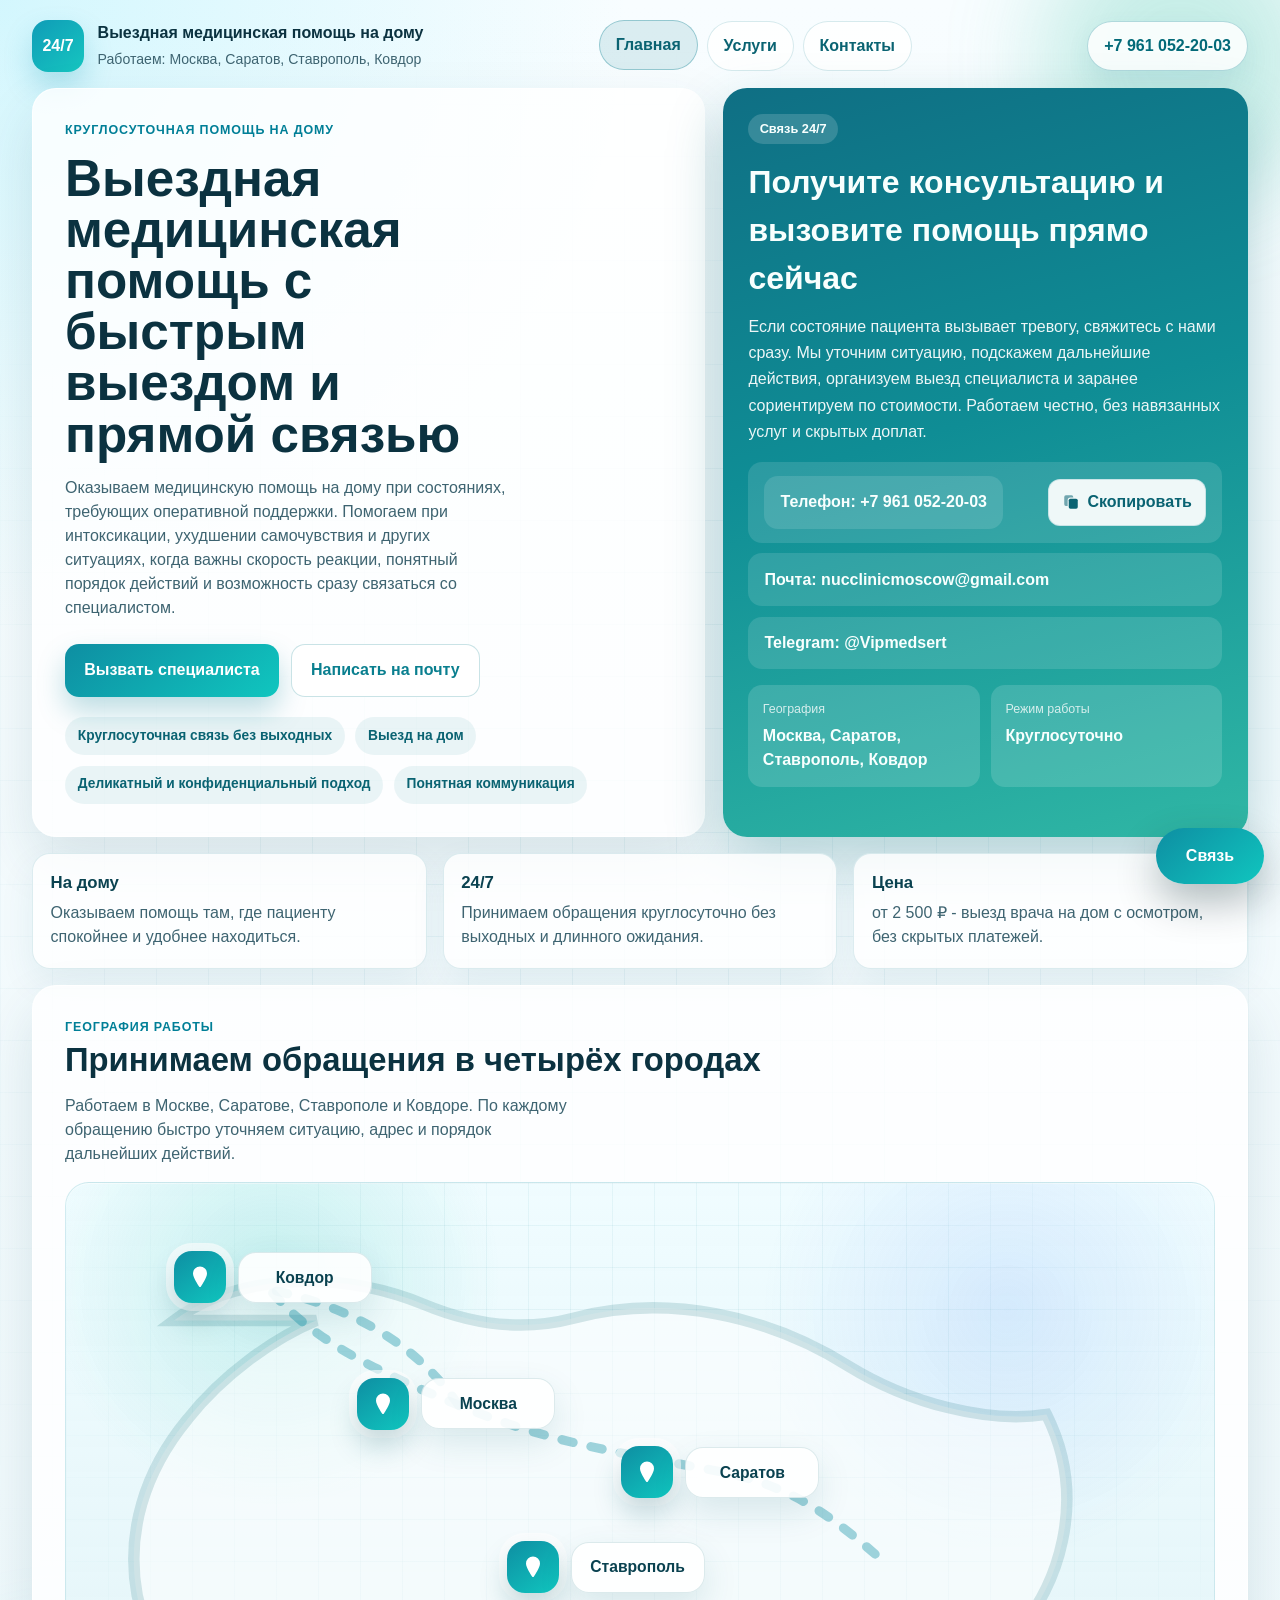
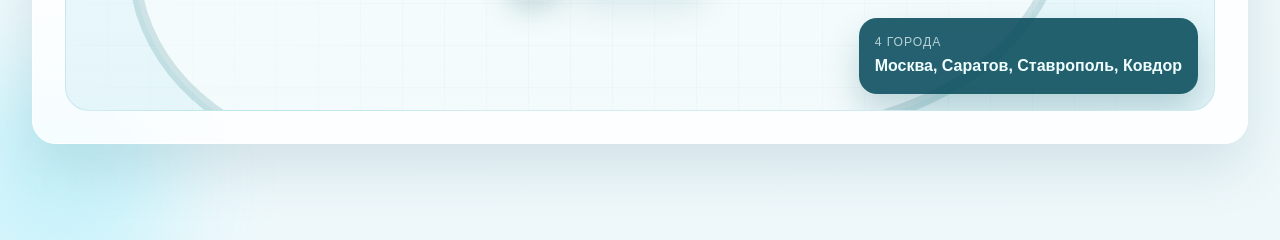
==== commit e64e9eab: "Improve mobile map responsiveness" ====
--- a/goroda/index.html
+++ b/goroda/index.html
@@ -17,8 +17,8 @@
     <meta name="theme-color" content="#0e8ea2" />
     <meta name="geo.placename" content="Россия" />
     <title>Города обслуживания | Москва, Саратов, Ставрополь, Ковдор</title>
-    <script type="module" crossorigin src="/assets/main-BHbjs94n.js"></script>
-    <link rel="stylesheet" crossorigin href="/assets/main-DmvLQgy_.css">
+    <script type="module" crossorigin src="/assets/main-B5pmVSAP.js"></script>
+    <link rel="stylesheet" crossorigin href="/assets/main-BlgDzdpM.css">
   </head>
   <body>
     <div id="root"></div>
--- a/assets/main-BlgDzdpM.css
+++ b/assets/main-BlgDzdpM.css
@@ -0,0 +1 @@
+:root{--text-main: #0b3240;--text-soft: #3e6471;--surface-main: rgba(255, 255, 255, .8);--surface-border: rgba(255, 255, 255, .88);--accent-main: #0e8ea2;--accent-secondary: #10c6bf;--shadow-soft: 0 24px 56px rgba(5, 65, 80, .12);font-family:Segoe UI,Noto Sans,Helvetica Neue,Arial,sans-serif;line-height:1.5;font-weight:400;font-synthesis:none;text-rendering:optimizeLegibility;-webkit-font-smoothing:antialiased;-moz-osx-font-smoothing:grayscale}*,*:before,*:after{box-sizing:border-box}html{scroll-behavior:smooth}html,body,#root{min-height:100%}body{margin:0;min-width:320px;color:var(--text-main);background:#eef8fb}body,button,a,input,textarea,select{-webkit-tap-highlight-color:transparent}img,svg{max-width:100%;display:block}a{color:inherit;text-decoration:none}button{font:inherit}h1,h2,h3,h4,p{overflow-wrap:anywhere}._header_1g4tw_1{position:relative;z-index:1;display:grid;grid-template-columns:auto 1fr auto;gap:1rem;align-items:center;margin-bottom:1rem;width:100%;max-width:1280px;margin-left:auto;margin-right:auto}._brand_1g4tw_15{display:flex;gap:.85rem;align-items:center}._badge_1g4tw_21{display:inline-grid;place-items:center;width:52px;height:52px;border-radius:16px;background:linear-gradient(140deg,#0f9cb7,#16c6c0);color:#fff;font-weight:700;box-shadow:0 14px 28px #0f9cb740}._title_1g4tw_33{margin:0;font-size:1rem;font-weight:700}._subtitle_1g4tw_39{margin:.25rem 0 0;color:var(--text-soft);font-size:.88rem}._nav_1g4tw_45{display:flex;flex-wrap:wrap;justify-content:center;gap:.55rem}._navLink_1g4tw_52,._navLinkActive_1g4tw_53{border:1px solid rgba(10,127,143,.16);background:#ffffffc7;color:#0a6372;padding:.72rem 1rem;border-radius:999px;font-weight:600;cursor:pointer;transition:transform .2s ease,border-color .2s ease,background .2s ease}._navLink_1g4tw_52:hover,._navLinkActive_1g4tw_53{transform:translateY(-1px);background:#0a7f8f1f;border-color:#0a7f8f57}._phone_1g4tw_71{display:inline-flex;align-items:center;justify-content:center;min-height:48px;padding:.75rem 1rem;border-radius:999px;background:#ffffffd9;border:1px solid rgba(10,133,147,.3);color:#036a78;font-weight:700;box-shadow:0 10px 25px #08688b14}@media(max-width:1080px){._header_1g4tw_1{grid-template-columns:1fr;align-items:start}._nav_1g4tw_45{justify-content:flex-start}}@media(max-width:640px){._phone_1g4tw_71{width:100%}}._fab_a4980_1{position:fixed;right:1rem;bottom:1rem;z-index:30;min-width:108px;min-height:56px;border:none;border-radius:999px;background:linear-gradient(140deg,#0e8ea2,#10c6bf);color:#fff;font-weight:700;box-shadow:0 18px 40px #0422284d;cursor:pointer;transition:transform .2s ease,box-shadow .2s ease}._fab_a4980_1:hover,._fabOpen_a4980_19{transform:translateY(-2px)}._menu_a4980_23{position:fixed;right:1rem;bottom:4.85rem;z-index:29;display:grid;gap:.65rem;opacity:0;pointer-events:none;transform:translateY(12px);transition:opacity .2s ease,transform .2s ease}._menuOpen_a4980_36{opacity:1;pointer-events:auto;transform:translateY(0)}._item_a4980_42{display:inline-flex;align-items:center;gap:.75rem;min-width:196px;padding:.85rem 1rem;border-radius:16px;background:#fffffff5;border:1px solid rgba(8,118,138,.16);color:#0a4250;box-shadow:0 14px 35px #075d6e29;font-weight:700}._icon_a4980_56{display:inline-grid;place-items:center;width:34px;height:34px;border-radius:10px;background:linear-gradient(140deg,#0e8ea2,#10c6bf);color:#fff}._icon_a4980_56 svg{width:18px;height:18px;display:block}@media(max-width:640px){._fab_a4980_1{right:1rem;left:1rem;min-width:0}._menu_a4980_23{right:1rem;left:1rem;bottom:5rem}._item_a4980_42{min-width:0}}._button_13tdo_1{display:inline-flex;align-items:center;gap:.45rem;min-height:40px;padding:.65rem .85rem;border:1px solid rgba(10,127,143,.16);border-radius:12px;background:#ffffffeb;color:#0a6372;font-weight:700;cursor:pointer;transition:transform .2s ease,border-color .2s ease,background .2s ease}._button_13tdo_1:hover{transform:translateY(-1px);border-color:#0a7f8f52}._buttonCopied_13tdo_21{background:#10c6bf1f;border-color:#10c6bf5c}._icon_13tdo_26{display:inline-grid;place-items:center;width:18px;height:18px}._icon_13tdo_26 svg{width:18px;height:18px;display:block}._page_1r8kw_1{display:grid;gap:1rem}._hero_1r8kw_6{display:grid;grid-template-columns:minmax(0,1fr) minmax(360px,.78fr);gap:1.1rem;align-items:stretch}._heroCopy_1r8kw_13,._panel_1r8kw_14{padding:clamp(1rem,2.6vw,2rem);border-radius:24px;background:#fffc;border:1px solid rgba(255,255,255,.88);box-shadow:0 24px 56px #0541501f}._eyebrow_1r8kw_22,._sectionLabel_1r8kw_23{margin:0;color:#007f97;font-weight:700;letter-spacing:.07em;text-transform:uppercase;font-size:.78rem}._title_1r8kw_32{margin:.8rem 0 1rem;max-width:15ch;font-size:clamp(2rem,4vw,3.55rem);line-height:1}._text_1r8kw_39{margin:0;max-width:50ch;color:var(--text-soft);font-size:1rem}._actions_1r8kw_46{display:flex;flex-wrap:wrap;gap:.75rem;margin-top:1.5rem}._primaryLink_1r8kw_53,._secondaryLink_1r8kw_54{display:inline-flex;align-items:center;justify-content:center;min-height:50px;padding:.85rem 1.2rem;border-radius:14px;font-weight:700;transition:transform .2s ease,box-shadow .2s ease}._primaryLink_1r8kw_53{background:linear-gradient(140deg,#0e8ea2,#10c6bf);color:#fff;box-shadow:0 14px 28px #09819442}._secondaryLink_1r8kw_54{background:#ffffffeb;border:1px solid rgba(10,127,143,.22);color:#0a7f8f}._primaryLink_1r8kw_53:hover,._secondaryLink_1r8kw_54:hover{transform:translateY(-2px)}._reasonList_1r8kw_82{display:flex;flex-wrap:wrap;gap:.65rem;margin-top:1.25rem}._reasonBadge_1r8kw_89{padding:.55rem .8rem;border-radius:999px;background:#0a7f8f14;color:#0a6372;font-size:.86rem;font-weight:600}._heroCard_1r8kw_98{padding:clamp(1rem,2.6vw,1.6rem);border-radius:24px;background:linear-gradient(165deg,#0f6f84,#0f8d95 45%,#30b7a5);color:#f8fffe;box-shadow:0 24px 56px #0e6d7747;min-height:100%}._cardBadge_1r8kw_107{display:inline-block;margin:0;padding:.35rem .7rem;border-radius:999px;background:#ffffff29;font-size:.8rem;font-weight:700}._cardTitle_1r8kw_117{margin:.9rem 0 .7rem;font-size:clamp(1.4rem,3vw,2rem)}._cardText_1r8kw_122{margin:0;line-height:1.65;color:#ffffffeb}._contactList_1r8kw_128{display:grid;gap:.65rem;margin-top:1rem}._contactRow_1r8kw_134,._contactList_1r8kw_128 a{display:block;padding:.9rem 1rem;border-radius:14px;background:#ffffff1f;color:inherit;font-weight:600}._contactRow_1r8kw_134{display:flex;align-items:center;justify-content:space-between;gap:.75rem}._contactRow_1r8kw_134 a{min-width:0}._metaGrid_1r8kw_155{display:grid;grid-template-columns:repeat(2,minmax(0,1fr));gap:.7rem;margin-top:1rem}._metaGrid_1r8kw_155 article{padding:.9rem;border-radius:14px;background:#ffffff24}._metaGrid_1r8kw_155 span{display:block;margin-bottom:.35rem;color:#ffffffc7;font-size:.78rem}._stats_1r8kw_175,._grid_1r8kw_176,._cardGrid_1r8kw_177{display:grid;gap:1rem}._geoPanel_1r8kw_182{padding:clamp(1rem,2.6vw,2rem);border-radius:24px;background:#ffffffd1;border:1px solid rgba(255,255,255,.88);box-shadow:0 24px 56px #0541501f}._geoText_1r8kw_190{margin:0;max-width:58ch;color:var(--text-soft)}._geoMap_1r8kw_196{position:relative;aspect-ratio:1000 / 460;min-height:380px;margin-top:1rem;overflow:hidden;border-radius:24px;border:1px solid rgba(3,120,142,.12);background:radial-gradient(circle at 18% 18%,rgba(46,196,182,.22),transparent 22%),radial-gradient(circle at 82% 24%,rgba(59,130,246,.14),transparent 24%),linear-gradient(180deg,#effcfff5,#e1f4f8e0);box-shadow:inset 0 1px #fff9}._geoBackdrop_1r8kw_211{position:absolute;inset:0;background-image:linear-gradient(rgba(10,127,143,.06) 1px,transparent 1px),linear-gradient(90deg,rgba(10,127,143,.06) 1px,transparent 1px);background-size:42px 42px;-webkit-mask-image:radial-gradient(circle at center,black 48%,transparent 100%);mask-image:radial-gradient(circle at center,black 48%,transparent 100%);pointer-events:none}._geoSvg_1r8kw_222{position:absolute;inset:0;width:100%;height:100%;pointer-events:none}._geoContour_1r8kw_230{fill:#ffffff8c;stroke:#0b627229;stroke-width:10}._geoRoute_1r8kw_236{fill:none;stroke:#0e8ea261;stroke-width:8;stroke-linecap:round;stroke-linejoin:round;stroke-dasharray:10 16}._geoMarker_1r8kw_245{position:absolute;top:var(--marker-top);left:var(--marker-left);display:inline-flex;align-items:center;gap:.75rem;transform:translate(-50%,-50%);z-index:1}._geoPin_1r8kw_256{display:inline-grid;place-items:center;width:52px;height:52px;border-radius:18px;background:linear-gradient(145deg,#0e8ea2,#10c6bf);color:#fff;box-shadow:0 16px 28px #08556438,0 0 0 8px #ffffff9e}._geoPin_1r8kw_256 svg{width:24px;height:24px;display:block}._geoLabel_1r8kw_275{display:grid;gap:.1rem;min-width:134px;max-width:min(38vw,134px);padding:.8rem .95rem;border-radius:18px;background:#ffffffe6;border:1px solid rgba(9,108,124,.14);box-shadow:0 14px 35px #075d6e1f;text-align:center}._geoLabel_1r8kw_275 strong{color:#0a4250;font-size:.98rem}._geoLegend_1r8kw_293{position:absolute;right:1rem;bottom:1rem;display:grid;gap:.2rem;padding:.95rem 1rem;border-radius:18px;background:#094c5ce0;color:#effeff;box-shadow:0 18px 34px #08556438}._geoLegend_1r8kw_293 span{font-size:.76rem;text-transform:uppercase;letter-spacing:.08em;color:#effeffb8}._geoList_1r8kw_313{display:none}._stats_1r8kw_175{grid-template-columns:repeat(3,minmax(0,1fr))}._grid_1r8kw_176,._cardGrid_1r8kw_177{grid-template-columns:repeat(2,minmax(0,1fr))}._statCard_1r8kw_329,._infoCard_1r8kw_330,._stepCard_1r8kw_331{padding:1rem 1.1rem;border-radius:18px;border:1px solid rgba(3,120,142,.13);background:#ffffffd1;box-shadow:0 14px 35px #075d6e14}._statCard_1r8kw_329{min-height:116px}._statCard_1r8kw_329 h3,._infoCard_1r8kw_330 h3,._stepCard_1r8kw_331 h3{margin:0;font-size:1.05rem;color:#0a4250}._statCard_1r8kw_329 p,._infoCard_1r8kw_330 p,._stepCard_1r8kw_331 p{margin:.4rem 0 0;color:var(--text-soft)}._sectionHeading_1r8kw_358{margin-bottom:1rem}._sectionHeading_1r8kw_358 h2{margin:.35rem 0 0;font-size:clamp(1.35rem,3vw,2.05rem);line-height:1.08}._steps_1r8kw_368{display:grid;gap:.85rem}._stepCard_1r8kw_331{display:grid;grid-template-columns:54px 1fr;gap:.9rem;align-items:start}._stepIndex_1r8kw_380{display:inline-grid;place-items:center;width:54px;height:54px;border-radius:16px;background:linear-gradient(140deg,#0e8ea2,#10c6bf);color:#fff;font-weight:700}@media(max-width:1100px){._hero_1r8kw_6{grid-template-columns:minmax(0,1fr) minmax(320px,.82fr)}._title_1r8kw_32{max-width:12ch;font-size:clamp(1.9rem,4.8vw,3.1rem)}}@media(max-width:980px){._hero_1r8kw_6,._stats_1r8kw_175,._grid_1r8kw_176,._cardGrid_1r8kw_177{grid-template-columns:1fr}._geoMap_1r8kw_196{min-height:460px}._geoMarker_1r8kw_245{gap:.55rem}._geoLabel_1r8kw_275{min-width:112px;padding:.7rem .8rem}}@media(max-width:640px){._heroCopy_1r8kw_13,._panel_1r8kw_14,._heroCard_1r8kw_98,._geoPanel_1r8kw_182{padding:1rem}._title_1r8kw_32{max-width:none;font-size:clamp(1.9rem,10vw,2.7rem)}._text_1r8kw_39{max-width:none}._metaGrid_1r8kw_155{grid-template-columns:1fr}._geoMap_1r8kw_196{aspect-ratio:auto;min-height:320px}._geoPin_1r8kw_256{width:46px;height:46px;border-radius:16px}._geoPin_1r8kw_256 svg{width:22px;height:22px}._geoLabel_1r8kw_275{display:none}._geoLegend_1r8kw_293{right:.6rem;left:.6rem;bottom:.6rem;padding:.75rem .85rem}._geoLegend_1r8kw_293 strong{font-size:.92rem}._geoList_1r8kw_313{display:grid;grid-template-columns:repeat(2,minmax(0,1fr));gap:.65rem;margin-top:.85rem}._geoListItem_1r8kw_483{display:grid;place-items:center;min-height:58px;padding:.8rem;border-radius:16px;border:1px solid rgba(3,120,142,.13);background:#ffffffe0;box-shadow:0 10px 24px #075d6e14;text-align:center}._geoListItem_1r8kw_483 strong{color:#0a4250;font-size:.94rem}._contactRow_1r8kw_134{flex-direction:column;align-items:stretch}._stepCard_1r8kw_331{grid-template-columns:48px 1fr}._stepIndex_1r8kw_380{width:48px;height:48px}}@media(max-width:420px){._geoMap_1r8kw_196{min-height:290px}._geoPin_1r8kw_256{width:42px;height:42px;border-radius:14px;box-shadow:0 12px 22px #08556433,0 0 0 6px #fff9}._geoPin_1r8kw_256 svg{width:20px;height:20px}._geoLegend_1r8kw_293{padding:.7rem .75rem}._geoLegend_1r8kw_293 strong{font-size:.86rem}}._page_1ae1f_1{display:grid;gap:1rem}._intro_1ae1f_6,._panel_1ae1f_7{padding:clamp(1rem,2.6vw,2rem);border-radius:24px;background:#fffc;border:1px solid rgba(255,255,255,.88);box-shadow:0 24px 56px #0541501f}._eyebrow_1ae1f_15{margin:0;color:#007f97;font-weight:700;letter-spacing:.07em;text-transform:uppercase;font-size:.78rem}._intro_1ae1f_6 h1,._sectionHeading_1ae1f_25 h2{margin:.5rem 0 0;font-size:clamp(1.7rem,4vw,3rem);line-height:1.04}._intro_1ae1f_6 p:last-child{margin:1rem 0 0;max-width:58ch;color:var(--text-soft)}._cardGrid_1ae1f_37{display:grid;grid-template-columns:repeat(2,minmax(0,1fr));gap:1rem}._card_1ae1f_37,._step_1ae1f_44{padding:1rem 1.1rem;border-radius:18px;border:1px solid rgba(3,120,142,.13);background:#ffffffd1;box-shadow:0 14px 35px #075d6e14}._card_1ae1f_37 h2,._step_1ae1f_44 h3{margin:0;font-size:1.08rem;color:#0a4250}._card_1ae1f_37 p,._step_1ae1f_44 p{margin:.45rem 0 0;color:var(--text-soft)}._sectionHeading_1ae1f_25{margin-bottom:1rem}._steps_1ae1f_69{display:grid;gap:.85rem}._step_1ae1f_44{display:grid;grid-template-columns:54px 1fr;gap:.9rem;align-items:start}._stepIndex_1ae1f_81{display:inline-grid;place-items:center;width:54px;height:54px;border-radius:16px;background:linear-gradient(140deg,#0e8ea2,#10c6bf);color:#fff;font-weight:700}@media(max-width:900px){._cardGrid_1ae1f_37{grid-template-columns:1fr}}@media(max-width:640px){._intro_1ae1f_6,._panel_1ae1f_7{padding:1rem}._step_1ae1f_44{grid-template-columns:48px 1fr}._stepIndex_1ae1f_81{width:48px;height:48px}}._page_1yh4k_1{display:grid;gap:1rem}._intro_1yh4k_6,._featuredPanel_1yh4k_7,._faqPanel_1yh4k_8{padding:clamp(1rem,2.6vw,2rem);border-radius:24px;background:#ffffffd1;border:1px solid rgba(255,255,255,.9);box-shadow:0 24px 56px #0541501f}._eyebrow_1yh4k_16,._meta_1yh4k_17{margin:0;color:#007f97;font-weight:700;letter-spacing:.07em;text-transform:uppercase;font-size:.78rem}._intro_1yh4k_6 h1,._sectionHeading_1yh4k_27 h2,._featuredPanel_1yh4k_7 h2{margin:.5rem 0 0;font-size:clamp(1.75rem,4vw,3rem);line-height:1.04}._intro_1yh4k_6 p:last-child,._featuredPanel_1yh4k_7 p,._card_1yh4k_36 p,._faqCard_1yh4k_37 p{margin:1rem 0 0;color:var(--text-soft)}._grid_1yh4k_42,._faqGrid_1yh4k_43{display:grid;gap:1rem}._grid_1yh4k_42{grid-template-columns:repeat(2,minmax(0,1fr))}._faqGrid_1yh4k_43{grid-template-columns:repeat(3,minmax(0,1fr))}._card_1yh4k_36,._faqCard_1yh4k_37{display:grid;gap:.75rem;padding:1rem 1.1rem;border-radius:18px;border:1px solid rgba(3,120,142,.13);background:#ffffffdb;box-shadow:0 14px 35px #075d6e14;transition:transform .2s ease}._card_1yh4k_36:hover{transform:translateY(-2px)}._cardFeatured_1yh4k_72{background:linear-gradient(180deg,#0f8d951a,#10c6bf0f);border-color:#0a7f8f3d}._card_1yh4k_36 h2,._faqCard_1yh4k_37 h3{margin:0;color:#0a4250}._badge_1yh4k_83{display:inline-flex;width:fit-content;padding:.45rem .7rem;border-radius:999px;background:#0a7f8f1f;color:#0a6372;font-size:.82rem;font-weight:700}._featuredPanel_1yh4k_7{display:grid;grid-template-columns:minmax(0,1fr) auto;gap:1rem;align-items:end}._link_1yh4k_101{display:inline-flex;align-items:center;justify-content:center;min-height:50px;padding:.85rem 1.2rem;border-radius:14px;background:linear-gradient(140deg,#0e8ea2,#10c6bf);color:#fff;font-weight:700;box-shadow:0 14px 28px #09819442}._sectionHeading_1yh4k_27{margin-bottom:1rem}@media(max-width:980px){._grid_1yh4k_42,._faqGrid_1yh4k_43,._featuredPanel_1yh4k_7{grid-template-columns:1fr}}@media(max-width:640px){._intro_1yh4k_6,._featuredPanel_1yh4k_7,._faqPanel_1yh4k_8{padding:1rem}}._page_igmlf_1{display:grid;gap:1rem}._hero_igmlf_6{display:grid;grid-template-columns:minmax(0,1fr) minmax(320px,.9fr);gap:1rem}._heroCopy_igmlf_12,._heroAside_igmlf_13,._panel_igmlf_14{padding:clamp(1rem,2.6vw,2rem);border-radius:24px;background:#ffffffd1;border:1px solid rgba(255,255,255,.9);box-shadow:0 24px 56px #0541501f}._eyebrow_igmlf_22{margin:0;color:#007f97;font-weight:700;letter-spacing:.07em;text-transform:uppercase;font-size:.78rem}._heroCopy_igmlf_12 h1,._sectionHeading_igmlf_32 h2{margin:.55rem 0 0;font-size:clamp(1.8rem,4vw,3rem);line-height:1.03}._heroCopy_igmlf_12 p,._card_igmlf_39 p,._step_igmlf_40 p,._highlightCard_igmlf_41 p,._faqCard_igmlf_42 p{margin:1rem 0 0;color:var(--text-soft)}._keywordBox_igmlf_47{display:grid;gap:.35rem;margin-top:1.1rem;padding:.95rem 1rem;border-radius:16px;background:#0a7f8f14;border:1px solid rgba(10,127,143,.12)}._keywordBox_igmlf_47 span{color:#0a6372;font-size:.84rem;font-weight:700}._highlightGrid_igmlf_63,._cardGrid_igmlf_64,._faqGrid_igmlf_65{display:grid;gap:1rem}._highlightGrid_igmlf_63{grid-template-columns:1fr}._cardGrid_igmlf_64,._faqGrid_igmlf_65{grid-template-columns:repeat(3,minmax(0,1fr))}._highlightCard_igmlf_41,._card_igmlf_39,._step_igmlf_40,._faqCard_igmlf_42{padding:1rem 1.1rem;border-radius:18px;border:1px solid rgba(3,120,142,.13);background:#ffffffdb;box-shadow:0 14px 35px #075d6e14}._highlightCard_igmlf_41 h2,._card_igmlf_39 h3,._step_igmlf_40 h3,._faqCard_igmlf_42 h3{margin:0;color:#0a4250}._sectionHeading_igmlf_32{margin-bottom:1rem}._steps_igmlf_102{display:grid;gap:.85rem}._step_igmlf_40{display:grid;grid-template-columns:54px 1fr;gap:.9rem;align-items:start}._stepIndex_igmlf_114{display:inline-grid;place-items:center;width:54px;height:54px;border-radius:16px;background:linear-gradient(140deg,#0e8ea2,#10c6bf);color:#fff;font-weight:700}@media(max-width:1080px){._hero_igmlf_6,._cardGrid_igmlf_64,._faqGrid_igmlf_65{grid-template-columns:1fr}}@media(max-width:640px){._heroCopy_igmlf_12,._heroAside_igmlf_13,._panel_igmlf_14{padding:1rem}._step_igmlf_40{grid-template-columns:48px 1fr}._stepIndex_igmlf_114{width:48px;height:48px}}._page_1a2tt_1{display:grid;gap:1rem}._grid_1a2tt_6{display:grid;grid-template-columns:repeat(2,minmax(0,1fr));gap:1rem}._panel_1a2tt_12{padding:clamp(1rem,2.6vw,2rem);border-radius:24px;background:#fffc;border:1px solid rgba(255,255,255,.88);box-shadow:0 24px 56px #0541501f}._sectionHeading_1a2tt_20{margin-bottom:1rem}._eyebrow_1a2tt_24{margin:0;color:#007f97;font-weight:700;letter-spacing:.07em;text-transform:uppercase;font-size:.78rem}._sectionHeading_1a2tt_20 h1,._sectionHeading_1a2tt_20 h2{margin:.5rem 0 0;font-size:clamp(1.5rem,4vw,2.7rem);line-height:1.06}._contactStack_1a2tt_40{display:grid;gap:.75rem}._contactRow_1a2tt_45{display:block;padding:1rem;border-radius:16px;border:1px solid rgba(8,118,138,.12);background:#f5fcffe6}._contactRowWithAction_1a2tt_53{display:flex;align-items:center;justify-content:space-between;gap:.75rem}._contactLink_1a2tt_60{display:block;min-width:0}._contactRow_1a2tt_45 span{display:block;margin-bottom:.25rem;color:var(--text-soft);font-size:.84rem}._text_1a2tt_72{margin:0;max-width:56ch;color:var(--text-soft)}._metrics_1a2tt_78{display:grid;grid-template-columns:repeat(2,minmax(0,1fr));gap:.8rem;margin-top:1rem}._metrics_1a2tt_78 article{padding:1rem;border-radius:16px;background:#f5fcffe6;border:1px solid rgba(8,118,138,.12)}._metrics_1a2tt_78 span{display:block;margin-bottom:.3rem;color:var(--text-soft);font-size:.84rem}@media(max-width:900px){._grid_1a2tt_6,._metrics_1a2tt_78{grid-template-columns:1fr}}@media(max-width:640px){._panel_1a2tt_12{padding:1rem}._contactRowWithAction_1a2tt_53{flex-direction:column;align-items:stretch}}._page_1l351_1{position:relative;overflow:hidden;min-height:100vh;padding:1.25rem clamp(.9rem,3vw,2rem) 6rem;background:radial-gradient(circle at top left,rgba(126,232,250,.3),transparent 28%),linear-gradient(180deg,#f8fdff,#eef8fb)}._content_1l351_11{position:relative;z-index:1;display:grid;gap:1rem;width:100%;max-width:1280px;margin:0 auto}._gridOverlay_1l351_21{position:absolute;inset:0;background-image:linear-gradient(rgba(19,123,150,.06) 1px,transparent 1px),linear-gradient(90deg,rgba(19,123,150,.06) 1px,transparent 1px);background-size:52px 52px;-webkit-mask-image:radial-gradient(circle at center,black 30%,transparent 80%);mask-image:radial-gradient(circle at center,black 30%,transparent 80%);pointer-events:none}._orb_1l351_32{position:absolute;border-radius:50%;filter:blur(48px);opacity:.55;pointer-events:none;animation:_float_1l351_1 10s ease-in-out infinite}._orbOne_1l351_41{top:-80px;right:-40px;width:280px;height:280px;background:#50c9b08c}._orbTwo_1l351_49{bottom:-60px;left:-60px;width:240px;height:240px;background:#7ee8fa99;animation-delay:2s}@keyframes _float_1l351_1{0%,to{transform:translateY(0)}50%{transform:translateY(12px)}}@media(max-width:640px){._page_1l351_1{padding-bottom:7rem}}
